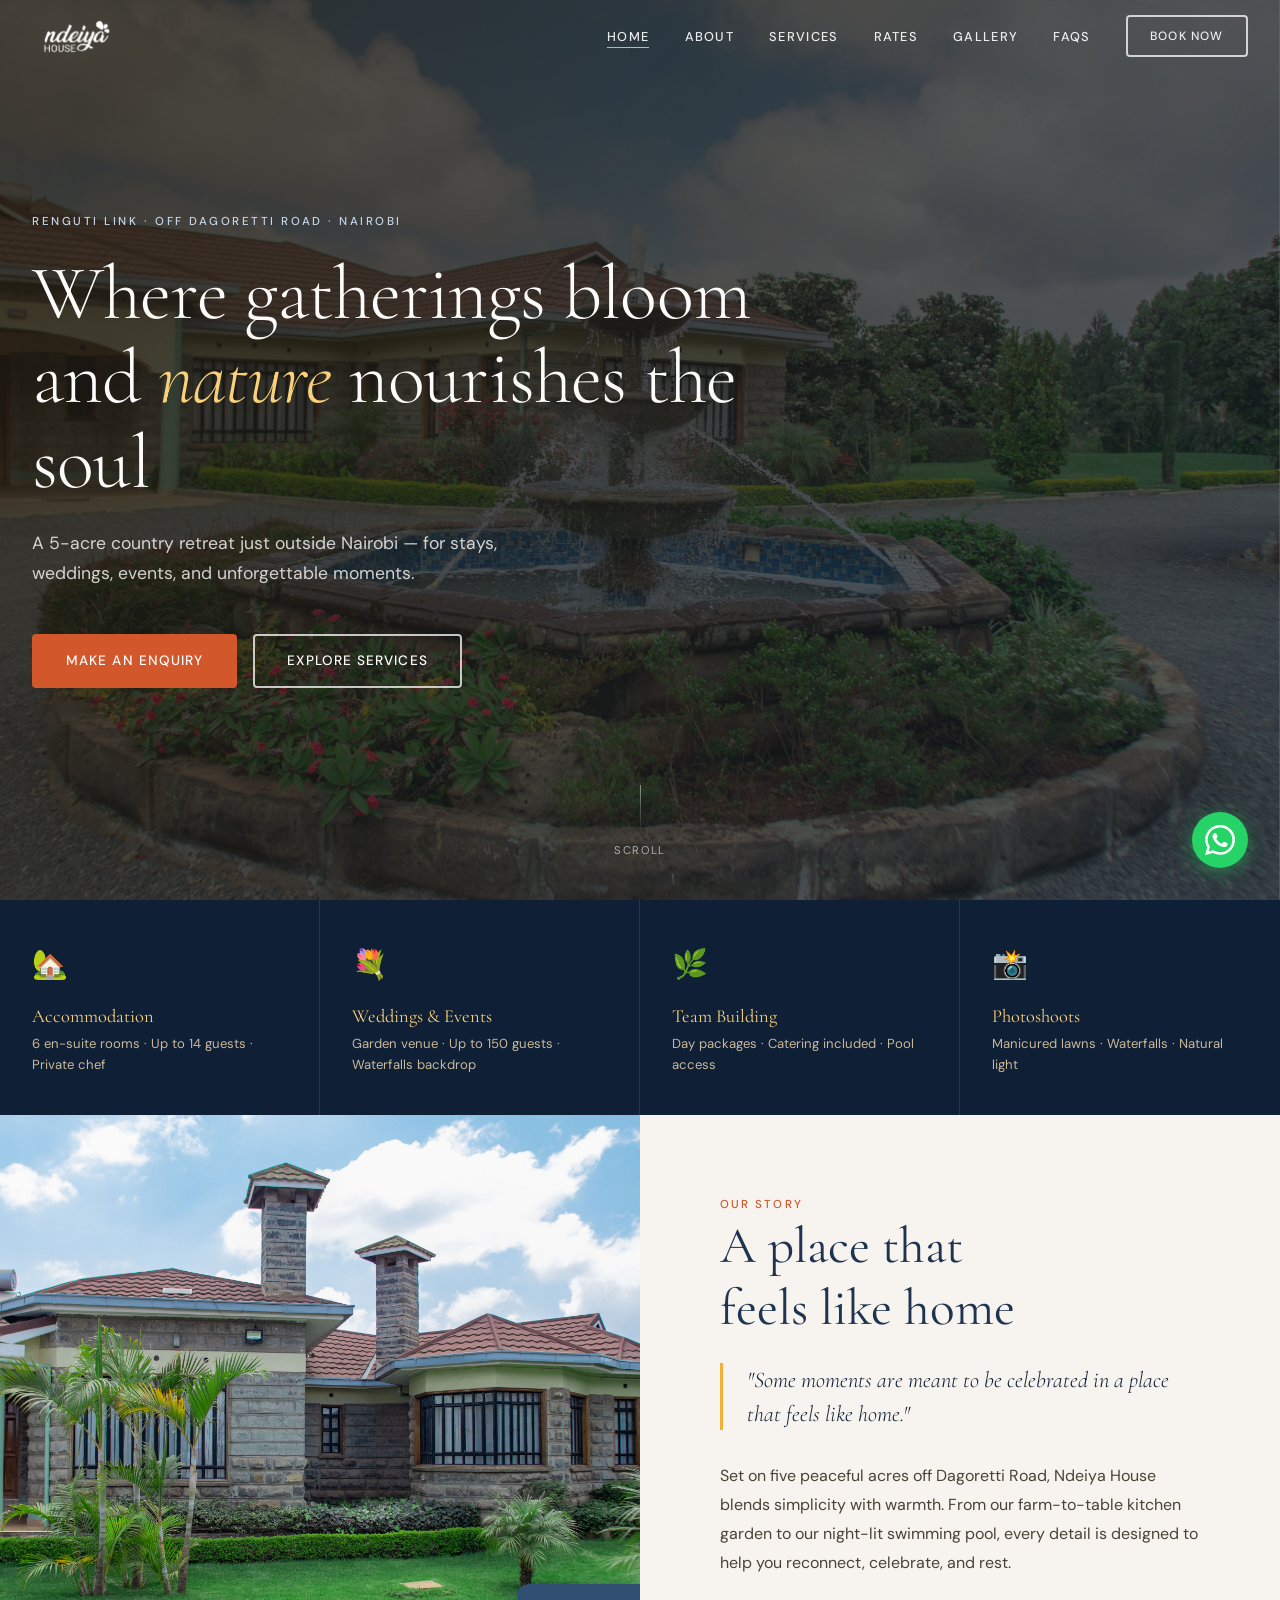
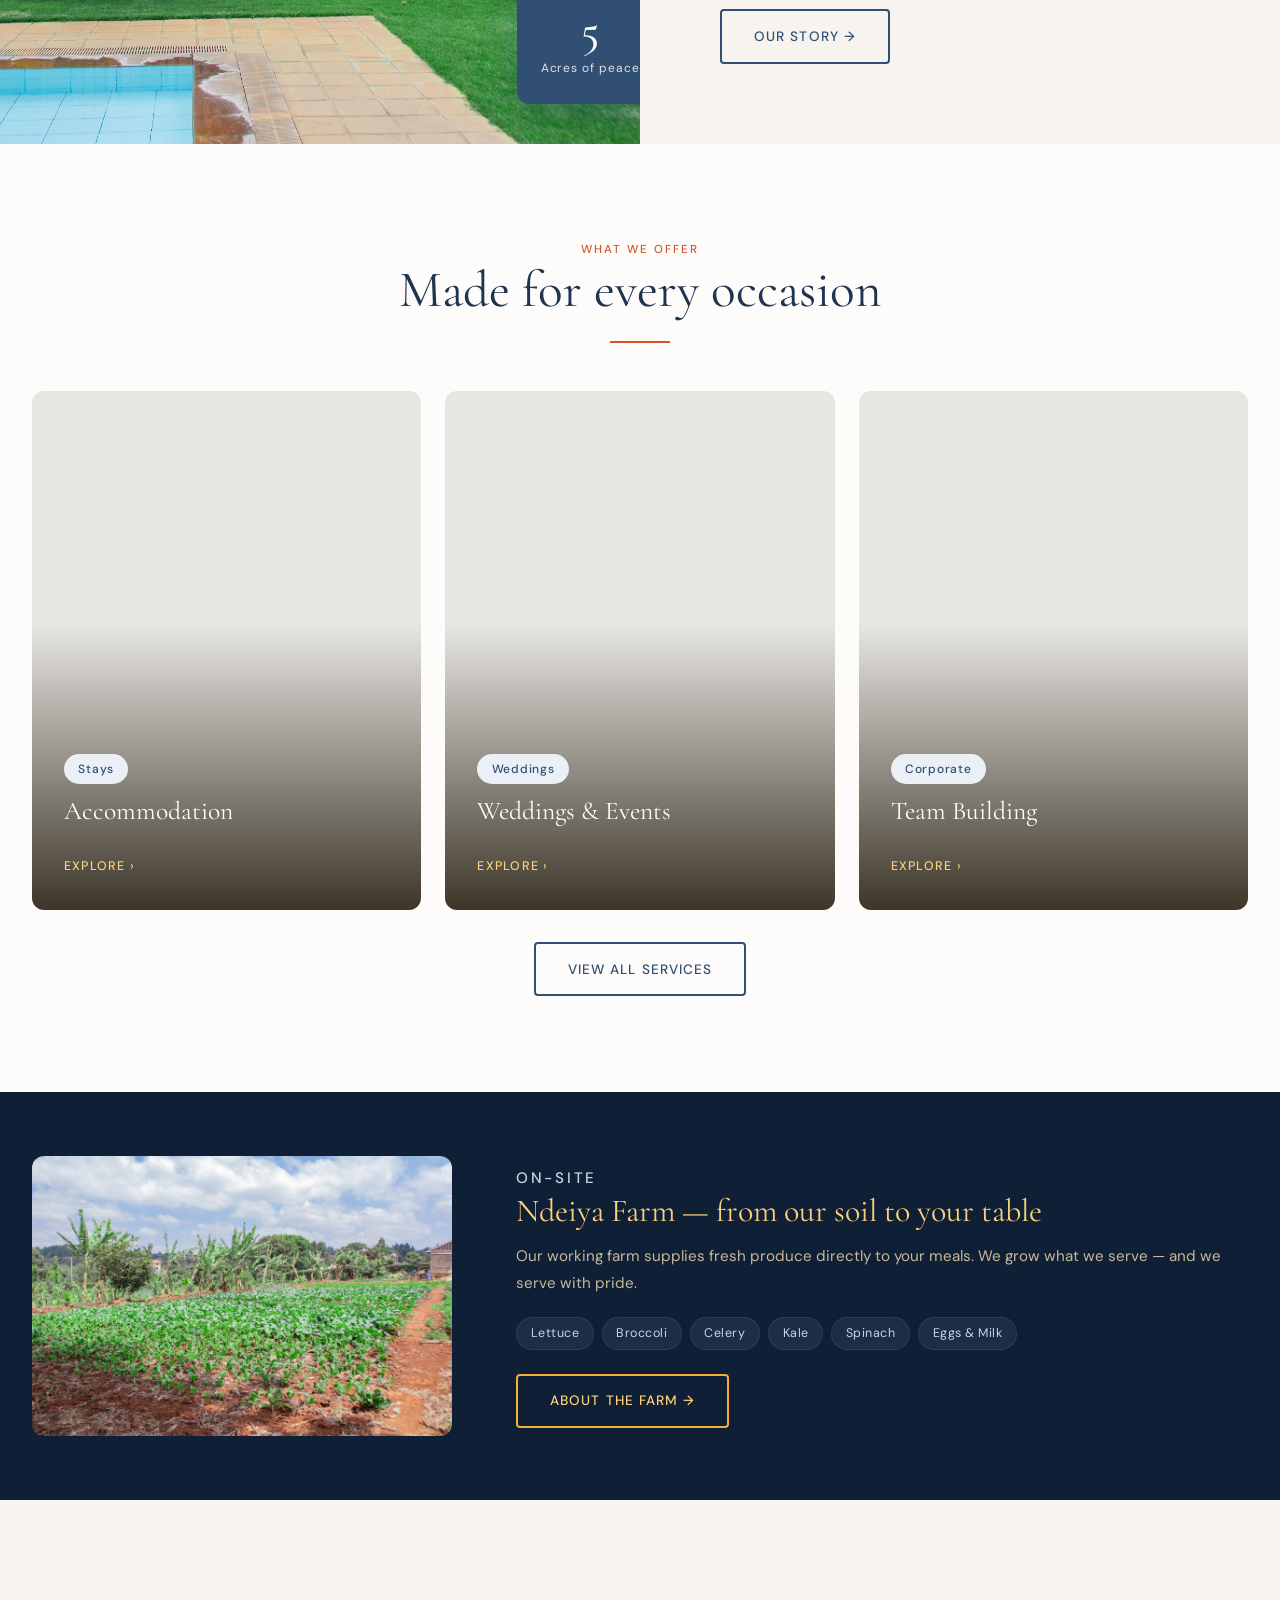
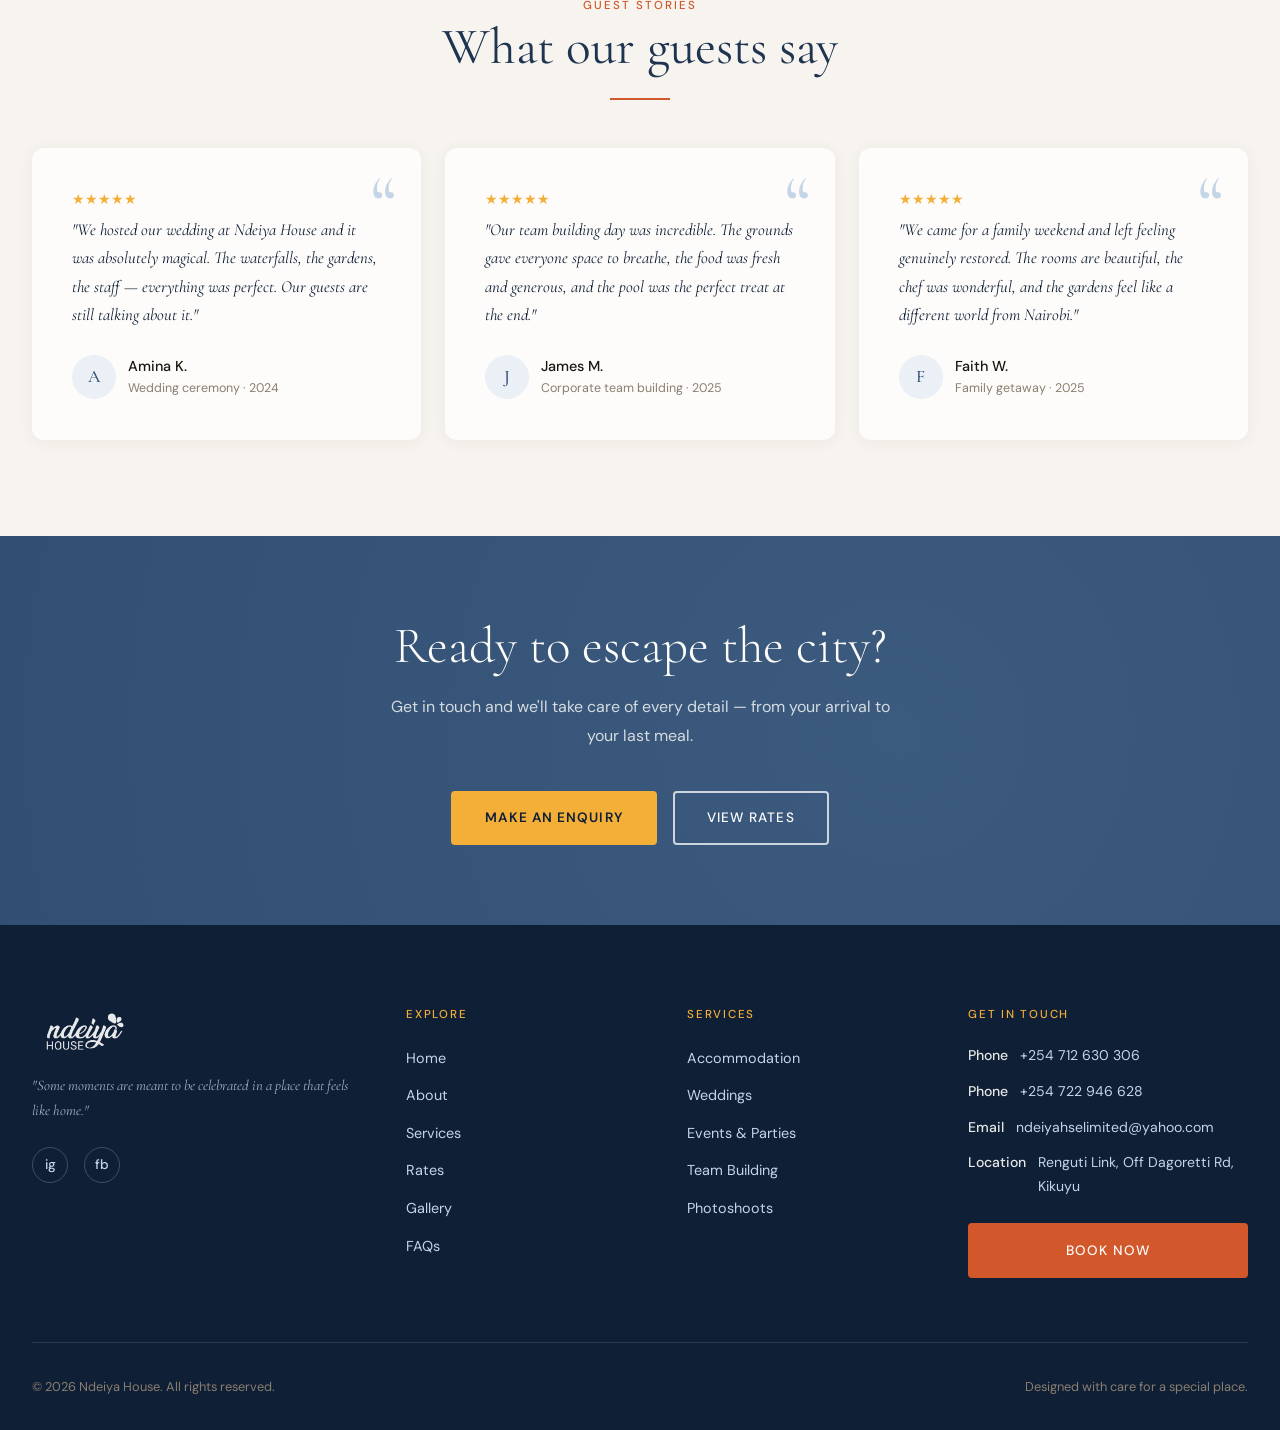
==== index.html @ 33b89e9d "updates" ====
<!DOCTYPE html>
<html lang="en">
<head>
<meta charset="UTF-8" />
<meta name="viewport" content="width=device-width, initial-scale=1.0" />
<title>Ndeiya House | Nairobi Country Retreat & Event Venue</title>
<meta name="description" content="Escape the city at Ndeiya House — a 5-acre country retreat near Nairobi offering accommodation, weddings, events, team building, and photoshoots. Book your getaway today." />
<link rel="stylesheet" href="style.css" />
<style>
/* ---- Hero ---- */
.hero {
  height: 100vh;
  min-height: 600px;
  position: relative;
  display: flex;
  align-items: center;
  overflow: hidden;
}
.hero-bg {
  position: absolute;
  inset: 0;
  background: url('/hero-bg.JPG') center/cover no-repeat;
  filter: brightness(0.52);
  will-change: transform;
}
.hero-overlay {
  position: absolute;
  inset: 0;
  background: linear-gradient(135deg, rgba(44,36,22,0.65) 0%, rgba(49,79,115,0.25) 100%);
}
.hero-content {
  position: relative;
  z-index: 2;
  max-width: var(--max-w);
  margin: 0 auto;
  padding: 0 2rem;
  width: 100%;
}
.hero-eyebrow {
  font-family: var(--font-body);
  font-size: 0.72rem;
  font-weight: 500;
  letter-spacing: 0.22em;
  text-transform: uppercase;
  color: var(--navy-light);
  margin-bottom: 1.2rem;
  opacity: 0;
  animation: fadeUp 0.8s ease 0.3s forwards;
}
.hero h1 {
  color: var(--white);
  max-width: 780px;
  font-weight: 300;
  line-height: 1.1;
  opacity: 0;
  animation: fadeUp 0.8s ease 0.55s forwards;
}
.hero h1 em { font-style: italic; color: var(--gold-light); }
.hero-sub {
  margin: 1.5rem 0 2.8rem;
  font-size: 1.1rem;
  color: rgba(253,252,250,0.8);
  max-width: 520px;
  line-height: 1.7;
  opacity: 0;
  animation: fadeUp 0.8s ease 0.75s forwards;
}
.hero-ctas {
  display: flex;
  gap: 1rem;
  flex-wrap: wrap;
  opacity: 0;
  animation: fadeUp 0.8s ease 0.95s forwards;
}
.hero-scroll {
  position: absolute;
  bottom: 2.5rem;
  left: 50%;
  transform: translateX(-50%);
  display: flex;
  flex-direction: column;
  align-items: center;
  gap: 0.5rem;
  color: rgba(255,255,255,0.6);
  font-size: 0.7rem;
  letter-spacing: 0.15em;
  text-transform: uppercase;
  z-index: 2;
  animation: bounce 2s ease infinite 2s;
}
.hero-scroll-line {
  width: 1px;
  height: 48px;
  background: linear-gradient(to bottom, rgba(255,255,255,0.5), transparent);
}
@keyframes fadeUp {
  from { opacity: 0; transform: translateY(28px); }
  to   { opacity: 1; transform: translateY(0); }
}
@keyframes bounce {
  0%,100% { transform: translateX(-50%) translateY(0); }
  50%      { transform: translateX(-50%) translateY(8px); }
}

/* ---- Highlights strip ---- */
.highlights {
  background: var(--navy-deeper);
  padding: 0;
}
.highlights-grid {
  display: grid;
  grid-template-columns: repeat(4, 1fr);
}
.highlight-item {
  padding: 2.5rem 2rem;
  border-right: 1px solid rgba(201,185,154,0.15);
  transition: var(--transition);
  cursor: default;
}
.highlight-item:last-child { border-right: none; }
.highlight-item:hover { background: rgba(74,107,143,0.12); }
.highlight-icon {
  font-size: 1.8rem;
  margin-bottom: 1rem;
}
.highlight-item h4 {
  font-family: var(--font-display);
  font-size: 1.15rem;
  font-weight: 400;
  color: var(--gold-light);
  margin-bottom: 0.4rem;
}
.highlight-item p {
  font-size: 0.82rem;
  color: var(--sand);
  line-height: 1.6;
}

/* ---- About snippet ---- */
.about-split {
  display: grid;
  grid-template-columns: 1fr 1fr;
  gap: 0;
  min-height: 600px;
}
.about-img-wrap {
  position: relative;
  overflow: hidden;
}
.about-img-wrap img {
  width: 100%;
  height: 100%;
  object-fit: cover;
  transition: transform 8s ease;
}
.about-img-wrap:hover img { transform: scale(1.05); }
.about-img-badge {
  position: absolute;
  bottom: 2.5rem;
  right: -1.5rem;
  background: var(--navy);
  color: var(--white);
  padding: 1.5rem;
  border-radius: var(--radius-lg);
  text-align: center;
  box-shadow: 0 8px 32px rgba(49,79,115,0.35);
  min-width: 140px;
}
.about-img-badge .num {
  font-family: var(--font-display);
  font-size: 2.8rem;
  font-weight: 500;
  line-height: 1;
  display: block;
}
.about-img-badge .label { font-size: 0.75rem; letter-spacing: 0.08em; opacity: 0.85; }
.about-text {
  padding: 5rem;
  display: flex;
  flex-direction: column;
  justify-content: center;
  background: var(--cream);
}
.about-text blockquote {
  font-family: var(--font-display);
  font-size: 1.4rem;
  font-weight: 300;
  font-style: italic;
  color: var(--navy-deeper);
  line-height: 1.5;
  border-left: 3px solid var(--gold);
  padding-left: 1.5rem;
  margin: 1.5rem 0 2rem;
}

/* ---- Services preview ---- */
.services-grid {
  display: grid;
  grid-template-columns: repeat(3, 1fr);
  gap: 1.5rem;
}
.service-card {
  border-radius: var(--radius-lg);
  overflow: hidden;
  position: relative;
  aspect-ratio: 3/4;
  cursor: pointer;
  text-decoration: none;
}
.service-card-img {
  position: absolute;
  inset: 0;
  background-size: cover;
  background-position: center;
  transition: transform 0.7s ease;
}
.service-card:hover .service-card-img { transform: scale(1.08); }
.service-card-overlay {
  position: absolute;
  inset: 0;
  background: linear-gradient(to top, rgba(44,36,22,0.92) 0%, rgba(44,36,22,0.1) 55%);
  transition: var(--transition);
}
.service-card:hover .service-card-overlay { background: linear-gradient(to top, rgba(49,79,115,0.9) 0%, rgba(44,36,22,0.15) 55%); }
.service-card-content {
  position: absolute;
  bottom: 0; left: 0; right: 0;
  padding: 2rem;
}
.service-card-content .pill { margin-bottom: 0.75rem; }
.service-card-content h3 {
  color: var(--white);
  font-size: 1.6rem;
  font-weight: 400;
  margin-bottom: 0.5rem;
}
.service-card-content p {
  color: rgba(253,252,250,0.75);
  font-size: 0.85rem;
  margin-bottom: 1rem;
  max-height: 0;
  overflow: hidden;
  transition: max-height 0.4s ease, opacity 0.4s ease;
  opacity: 0;
}
.service-card:hover .service-card-content p { max-height: 120px; opacity: 1; }
.service-card-content .arrow {
  display: inline-flex;
  align-items: center;
  gap: 0.4rem;
  font-size: 0.78rem;
  font-weight: 500;
  letter-spacing: 0.1em;
  text-transform: uppercase;
  color: var(--gold-light);
  transition: var(--transition);
}
.service-card:hover .service-card-content .arrow { gap: 0.7rem; }

/* ---- Testimonials ---- */
.testimonials { background: var(--cream); }
.testimonials-slider {
  display: grid;
  grid-template-columns: repeat(3, 1fr);
  gap: 1.5rem;
}
.testimonial-card {
  background: var(--white);
  border-radius: var(--radius-lg);
  padding: 2.5rem;
  box-shadow: 0 2px 16px rgba(44,36,22,0.06);
  position: relative;
}
.testimonial-card::before {
  content: '\201C';
  font-family: var(--font-display);
  font-size: 5rem;
  color: var(--navy-light);
  position: absolute;
  top: 1rem;
  right: 1.5rem;
  line-height: 1;
}
.testimonial-card p {
  font-family: var(--font-display);
  font-size: 1.05rem;
  font-style: italic;
  color: var(--navy-deeper);
  line-height: 1.7;
  margin-bottom: 1.5rem;
}
.testimonial-author { display: flex; align-items: center; gap: 0.75rem; }
.testimonial-avatar {
  width: 44px; height: 44px;
  border-radius: 50%;
  background: var(--navy-pale);
  display: flex;
  align-items: center;
  justify-content: center;
  font-family: var(--font-display);
  font-size: 1.1rem;
  color: var(--navy);
  font-weight: 500;
  flex-shrink: 0;
}
.testimonial-name { font-size: 0.9rem; font-weight: 500; color: var(--text); }
.testimonial-type { font-size: 0.78rem; color: var(--text-light); }
.stars { color: var(--gold); font-size: 0.85rem; margin-bottom: 0.3rem; }

/* ---- CTA Banner ---- */
.cta-banner {
  background: var(--navy);
  padding: 5rem 0;
  text-align: center;
  position: relative;
  overflow: hidden;
}
.cta-banner::before {
  content: '';
  position: absolute;
  inset: -50%;
  background: radial-gradient(circle at 60% 50%, rgba(74,107,143,0.4) 0%, transparent 60%);
}
.cta-banner h2 { color: var(--white); position: relative; z-index: 1; font-weight: 300; }
.cta-banner p { color: rgba(253,252,250,0.8); max-width: 520px; margin: 1rem auto 2.5rem; position: relative; z-index: 1; }
.cta-banner .flex { position: relative; z-index: 1; justify-content: center; gap: 1rem; flex-wrap: wrap; }

/* ---- Farm strip ---- */
.farm-strip {
  background: var(--navy-deeper);
  padding: 4rem 0;
}
.farm-strip-inner {
  display: flex;
  align-items: center;
  gap: 4rem;
}
.farm-strip-text { flex: 1; }
.farm-strip-text h3 { color: var(--gold-light); font-weight: 400; margin-bottom: 0.75rem; }
.farm-strip-text p { color: var(--sand); font-size: 0.95rem; }
.farm-tags { display: flex; flex-wrap: wrap; gap: 0.5rem; margin-top: 1.2rem; }
.farm-tag {
  background: rgba(74,107,143,0.2);
  color: var(--navy-light);
  border: 1px solid rgba(74,107,143,0.3);
  padding: 0.3rem 0.85rem;
  border-radius: 100px;
  font-size: 0.78rem;
  letter-spacing: 0.04em;
}
.farm-img { width: 420px; height: 280px; border-radius: var(--radius-lg); overflow: hidden; flex-shrink: 0; }
.farm-img img { width: 100%; height: 100%; object-fit: cover; }

/* ---- Instagram strip placeholder ---- */
.insta-strip { background: var(--cream); padding: 4rem 0; }
.insta-grid {
  display: grid;
  grid-template-columns: repeat(6, 1fr);
  gap: 0.5rem;
  margin-top: 2rem;
}
.insta-item {
  aspect-ratio: 1;
  overflow: hidden;
  border-radius: var(--radius);
  background: var(--cream-dark);
  position: relative;
}
.insta-item img { width: 100%; height: 100%; object-fit: cover; transition: transform 0.5s ease; }
.insta-item:hover img { transform: scale(1.1); }
.insta-overlay {
  position: absolute;
  inset: 0;
  background: rgba(49,79,115,0.7);
  display: flex;
  align-items: center;
  justify-content: center;
  opacity: 0;
  transition: var(--transition);
  color: var(--white);
  font-size: 1.3rem;
}
.insta-item:hover .insta-overlay { opacity: 1; }

/* Responsive adjustments */
@media (max-width: 1024px) {
  .highlights-grid { grid-template-columns: repeat(2, 1fr); }
  .highlight-item:nth-child(2) { border-right: none; }
  .about-split { grid-template-columns: 1fr; }
  .about-img-wrap { height: 380px; }
  .about-text { padding: 3rem 2rem; }
  .about-img-badge { right: 2rem; }
  .services-grid { grid-template-columns: repeat(2, 1fr); }
  .testimonials-slider { grid-template-columns: 1fr; }
  .insta-grid { grid-template-columns: repeat(3, 1fr); }
  .farm-strip-inner { flex-direction: column; gap: 2rem; }
  .farm-img { width: 100%; }
}
@media (max-width: 768px) {
  .highlights-grid { grid-template-columns: repeat(2, 1fr); }
  .services-grid { grid-template-columns: 1fr; }
  .service-card { aspect-ratio: 4/3; }
}
</style>
</head>
<body>

<!-- NAV -->
<nav class="nav" id="nav">
  <div class="nav-inner">
    <a href="index.html" class="nav-logo"><img src="logo.png" alt="Ndeiya House" /></a>
    <ul class="nav-links">
      <li><a href="index.html">Home</a></li>
      <li><a href="about.html">About</a></li>
      <li><a href="services.html">Services</a></li>
      <li><a href="rates.html">Rates</a></li>
      <li><a href="gallery.html">Gallery</a></li>
      <li><a href="faqs.html">FAQs</a></li>
      <li><a href="contact.html" class="btn btn-outline">Book Now</a></li>
    </ul>
    <button class="nav-toggle" aria-label="Menu"><span></span><span></span><span></span></button>
  </div>
</nav>
<div class="nav-mobile">
  <a href="index.html">Home</a>
  <a href="about.html">About</a>
  <a href="services.html">Services</a>
  <a href="rates.html">Rates</a>
  <a href="gallery.html">Gallery</a>
  <a href="faqs.html">FAQs</a>
  <a href="contact.html" class="btn btn-primary">Book Now</a>
</div>

<!-- HERO -->
<section class="hero">
  <div class="hero-bg"></div>
  <div class="hero-overlay"></div>
  <div class="hero-content">
    <p class="hero-eyebrow">Renguti Link · Off Dagoretti Road · Nairobi</p>
    <h1>Where gatherings bloom<br>and <em>nature</em> nourishes the soul</h1>
    <p class="hero-sub">A 5-acre country retreat just outside Nairobi — for stays, weddings, events, and unforgettable moments.</p>
    <div class="hero-ctas">
      <a href="contact.html" class="btn btn-primary">Make an Enquiry</a>
      <a href="services.html" class="btn btn-outline">Explore Services</a>
    </div>
  </div>
  <div class="hero-scroll">
    <div class="hero-scroll-line"></div>
    <span>Scroll</span>
  </div>
</section>

<!-- HIGHLIGHTS STRIP -->
<section class="highlights">
  <div class="highlights-grid container" style="max-width:100%;padding:0;">
    <div class="highlight-item reveal">
      <div class="highlight-icon">🏡</div>
      <h4>Accommodation</h4>
      <p>6 en-suite rooms · Up to 14 guests · Private chef</p>
    </div>
    <div class="highlight-item reveal reveal-delay-1">
      <div class="highlight-icon">💐</div>
      <h4>Weddings & Events</h4>
      <p>Garden venue · Up to 150 guests · Waterfalls backdrop</p>
    </div>
    <div class="highlight-item reveal reveal-delay-2">
      <div class="highlight-icon">🌿</div>
      <h4>Team Building</h4>
      <p>Day packages · Catering included · Pool access</p>
    </div>
    <div class="highlight-item reveal reveal-delay-3">
      <div class="highlight-icon">📸</div>
      <h4>Photoshoots</h4>
      <p>Manicured lawns · Waterfalls · Natural light</p>
    </div>
  </div>
</section>

<!-- ABOUT SNIPPET -->
<section style="padding:0;">
  <div class="about-split">
    <div class="about-img-wrap">
      <img src="/gallery-13.JPG" alt="Ndeiya House exterior" loading="lazy" />
      <div class="about-img-badge">
        <span class="num">5</span>
        <span class="label">Acres of peace</span>
      </div>
    </div>
    <div class="about-text">
      <p class="eyebrow reveal">Our story</p>
      <h2 class="reveal reveal-delay-1">A place that<br>feels like home</h2>
      <blockquote class="reveal reveal-delay-2">"Some moments are meant to be celebrated in a place that feels like home."</blockquote>
      <p class="reveal reveal-delay-2">Set on five peaceful acres off Dagoretti Road, Ndeiya House blends simplicity with warmth. From our farm-to-table kitchen garden to our night-lit swimming pool, every detail is designed to help you reconnect, celebrate, and rest.</p>
      <div class="mt-4 reveal reveal-delay-3">
        <a href="about.html" class="btn btn-outline-dark">Our story →</a>
      </div>
    </div>
  </div>
</section>

<!-- SERVICES PREVIEW -->
<section class="section">
  <div class="container">
    <div class="text-center mb-5">
      <p class="eyebrow reveal">What we offer</p>
      <h2 class="reveal reveal-delay-1">Made for every occasion</h2>
      <div class="divider divider--center reveal reveal-delay-2"></div>
    </div>
    <div class="services-grid">
      <a href="services.html#accommodation" class="service-card reveal">
        <div class="service-card-img" style="background-image:url('https://images.unsplash.com/photo-1566073771259-6a8506099945?w=700&q=80')"></div>
        <div class="service-card-overlay"></div>
        <div class="service-card-content">
          <span class="pill">Stays</span>
          <h3>Accommodation</h3>
          <p>Six en-suite rooms sleeping up to 14 guests, with a private chef, pool, and lush gardens.</p>
          <span class="arrow">Explore ›</span>
        </div>
      </a>
      <a href="services.html#weddings" class="service-card reveal reveal-delay-1">
        <div class="service-card-img" style="background-image:url('https://images.unsplash.com/photo-1519741497674-611481863552?w=700&q=80')"></div>
        <div class="service-card-overlay"></div>
        <div class="service-card-content">
          <span class="pill">Weddings</span>
          <h3>Weddings & Events</h3>
          <p>Garden ceremony and reception venue for up to 150 guests. Man-made waterfalls included.</p>
          <span class="arrow">Explore ›</span>
        </div>
      </a>
      <a href="services.html#team" class="service-card reveal reveal-delay-2">
        <div class="service-card-img" style="background-image:url('https://images.unsplash.com/photo-1529156069898-49953e39b3ac?w=700&q=80')"></div>
        <div class="service-card-overlay"></div>
        <div class="service-card-content">
          <span class="pill">Corporate</span>
          <h3>Team Building</h3>
          <p>Day packages with full catering, pool access, and distraction-free open grounds.</p>
          <span class="arrow">Explore ›</span>
        </div>
      </a>
    </div>
    <div class="text-center mt-4">
      <a href="services.html" class="btn btn-outline-dark reveal">View all services</a>
    </div>
  </div>
</section>

<!-- FARM STRIP -->
<div class="farm-strip">
  <div class="container">
    <div class="farm-strip-inner">
      <div class="farm-img">
        <img src="/farm.JPG" alt="Ndeiya Farm" loading="lazy" />
      </div>
      <div class="farm-strip-text reveal">
        <p class="eyebrow" style="color:var(--navy-light)">On-site</p>
        <h3>Ndeiya Farm — from our soil to your table</h3>
        <p>Our working farm supplies fresh produce directly to your meals. We grow what we serve — and we serve with pride.</p>
        <div class="farm-tags">
          <span class="farm-tag">Lettuce</span><span class="farm-tag">Broccoli</span><span class="farm-tag">Celery</span>
          <span class="farm-tag">Kale</span><span class="farm-tag">Spinach</span><span class="farm-tag">Eggs &amp; Milk</span>
        </div>
        <div class="mt-3"><a href="about.html#farm" class="btn btn-outline" style="color:var(--gold-light);border-color:var(--gold);">About the farm →</a></div>
      </div>
    </div>
  </div>
</div>

<!-- TESTIMONIALS -->
<section class="testimonials section">
  <div class="container">
    <div class="text-center mb-5">
      <p class="eyebrow reveal">Guest stories</p>
      <h2 class="reveal reveal-delay-1">What our guests say</h2>
      <div class="divider divider--center reveal reveal-delay-2"></div>
    </div>
    <div class="testimonials-slider">
      <div class="testimonial-card reveal">
        <div class="stars">★★★★★</div>
        <p>"We hosted our wedding at Ndeiya House and it was absolutely magical. The waterfalls, the gardens, the staff — everything was perfect. Our guests are still talking about it."</p>
        <div class="testimonial-author">
          <div class="testimonial-avatar">A</div>
          <div>
            <div class="testimonial-name">Amina K.</div>
            <div class="testimonial-type">Wedding ceremony · 2024</div>
          </div>
        </div>
      </div>
      <div class="testimonial-card reveal reveal-delay-1">
        <div class="stars">★★★★★</div>
        <p>"Our team building day was incredible. The grounds gave everyone space to breathe, the food was fresh and generous, and the pool was the perfect treat at the end."</p>
        <div class="testimonial-author">
          <div class="testimonial-avatar">J</div>
          <div>
            <div class="testimonial-name">James M.</div>
            <div class="testimonial-type">Corporate team building · 2025</div>
          </div>
        </div>
      </div>
      <div class="testimonial-card reveal reveal-delay-2">
        <div class="stars">★★★★★</div>
        <p>"We came for a family weekend and left feeling genuinely restored. The rooms are beautiful, the chef was wonderful, and the gardens feel like a different world from Nairobi."</p>
        <div class="testimonial-author">
          <div class="testimonial-avatar">F</div>
          <div>
            <div class="testimonial-name">Faith W.</div>
            <div class="testimonial-type">Family getaway · 2025</div>
          </div>
        </div>
      </div>
    </div>
  </div>
</section>


<!-- CTA BANNER -->
<section class="cta-banner">
  <div class="container">
    <h2>Ready to escape the city?</h2>
    <p>Get in touch and we'll take care of every detail — from your arrival to your last meal.</p>
    <div class="flex">
      <a href="contact.html" class="btn btn-gold">Make an Enquiry</a>
      <a href="rates.html" class="btn btn-outline">View Rates</a>
    </div>
  </div>
</section>

<!-- FOOTER -->
<footer class="footer">
  <div class="container">
    <div class="footer-grid">
      <div>
        <div class="footer-logo"><img src="logo.png" alt="Ndeiya House" /></div>
        <p class="footer-tagline">"Some moments are meant to be celebrated in a place that feels like home."</p>
        <div class="social-links">
          <a href="https://instagram.com/ndeiyahouse" target="_blank" aria-label="Instagram">ig</a>
          <a href="https://facebook.com/ndeiyahouse" target="_blank" aria-label="Facebook">fb</a>
        </div>
      </div>
      <div>
        <h5>Explore</h5>
        <ul class="footer-links">
          <li><a href="index.html">Home</a></li>
          <li><a href="about.html">About</a></li>
          <li><a href="services.html">Services</a></li>
          <li><a href="rates.html">Rates</a></li>
          <li><a href="gallery.html">Gallery</a></li>
          <li><a href="faqs.html">FAQs</a></li>
        </ul>
      </div>
      <div>
        <h5>Services</h5>
        <ul class="footer-links">
          <li><a href="services.html#accommodation">Accommodation</a></li>
          <li><a href="services.html#weddings">Weddings</a></li>
          <li><a href="services.html#events">Events & Parties</a></li>
          <li><a href="services.html#team">Team Building</a></li>
          <li><a href="services.html#photoshoots">Photoshoots</a></li>
        </ul>
      </div>
      <div>
        <h5>Get in touch</h5>
        <div class="footer-contact">
          <div class="footer-contact-item"><strong>Phone</strong> +254 712 630 306</div>
          <div class="footer-contact-item"><strong>Phone</strong> +254 722 946 628</div>
          <div class="footer-contact-item"><strong>Email</strong> ndeiyahselimited@yahoo.com</div>
          <div class="footer-contact-item"><strong>Location</strong> Renguti Link, Off Dagoretti Rd, Kikuyu</div>
        </div>
        <div class="mt-3">
          <a href="contact.html" class="btn btn-primary" style="width:100%;justify-content:center;">Book Now</a>
        </div>
      </div>
    </div>
    <div class="footer-bottom">
      <p>© 2026 Ndeiya House. All rights reserved.</p>
      <p>Designed with care for a special place.</p>
    </div>
  </div>
</footer>

<!-- WhatsApp float -->
<a href="https://wa.me/254712630306?text=Hi%2C%20I'd%20like%20to%20enquire%20about%20Ndeiya%20House." class="wa-float" target="_blank" aria-label="WhatsApp">
  <svg viewBox="0 0 24 24" xmlns="http://www.w3.org/2000/svg"><path d="M17.472 14.382c-.297-.149-1.758-.867-2.03-.967-.273-.099-.471-.148-.67.15-.197.297-.767.966-.94 1.164-.173.199-.347.223-.644.075-.297-.15-1.255-.463-2.39-1.475-.883-.788-1.48-1.761-1.653-2.059-.173-.297-.018-.458.13-.606.134-.133.298-.347.446-.52.149-.174.198-.298.298-.497.099-.198.05-.371-.025-.52-.075-.149-.669-1.612-.916-2.207-.242-.579-.487-.5-.669-.51-.173-.008-.371-.01-.57-.01-.198 0-.52.074-.792.372-.272.297-1.04 1.016-1.04 2.479 0 1.462 1.065 2.875 1.213 3.074.149.198 2.096 3.2 5.077 4.487.709.306 1.262.489 1.694.625.712.227 1.36.195 1.871.118.571-.085 1.758-.719 2.006-1.413.248-.694.248-1.289.173-1.413-.074-.124-.272-.198-.57-.347m-5.421 7.403h-.004a9.87 9.87 0 01-5.031-1.378l-.361-.214-3.741.982.998-3.648-.235-.374a9.86 9.86 0 01-1.51-5.26c.001-5.45 4.436-9.884 9.888-9.884 2.64 0 5.122 1.03 6.988 2.898a9.825 9.825 0 012.893 6.994c-.003 5.45-4.437 9.884-9.885 9.884m8.413-18.297A11.815 11.815 0 0012.05 0C5.495 0 .16 5.335.157 11.892c0 2.096.547 4.142 1.588 5.945L.057 24l6.305-1.654a11.882 11.882 0 005.683 1.448h.005c6.554 0 11.89-5.335 11.893-11.893a11.821 11.821 0 00-3.48-8.413Z"/></svg>
</a>

<script src="script.js"></script>
</body>
</html>
---- style.css ----
/* ============================================================
   NDEIYA HOUSE — Global Stylesheet
   Brand colours from logo:
     Navy blue  #314F73  (dominant)
     Orange     #D2572B  (accent — HOUSE wordmark)
     Gold       #F3AF38  (highlight — logo droplets)
   ============================================================ */

@import url('https://fonts.googleapis.com/css2?family=Cormorant+Garamond:ital,wght@0,300;0,400;0,500;0,600;1,300;1,400&family=DM+Sans:wght@300;400;500&display=swap');

:root {
  --navy:        #314F73;
  --navy-dark:   #1E3450;
  --navy-deeper: #0F1F35;
  --navy-mid:    #4A6B8F;
  --navy-light:  #C5D5E8;
  --navy-pale:   #EBF0F6;
  --orange:      #D2572B;
  --orange-dark: #A83F1A;
  --orange-light:#F0906A;
  --orange-pale: #FAE8E0;
  --gold:        #F3AF38;
  --gold-dark:   #C88A1A;
  --gold-light:  #FAD07A;
  --gold-pale:   #FEF4DC;
  --cream:       #F7F4EF;
  --cream-dark:  #EAE5DC;
  --sand:        #C9B99A;
  --bark:        #2A2018;
  --white:       #FDFCFA;
  --text:        #1A1610;
  --text-mid:    #4A4236;
  --text-light:  #8A7E70;
  --font-display:'Cormorant Garamond', Georgia, serif;
  --font-body:   'DM Sans', sans-serif;
  --max-w:       1280px;
  --nav-h:       72px;
  --radius:      4px;
  --radius-lg:   12px;
  --transition:  0.35s cubic-bezier(0.4,0,0.2,1);
}

*,*::before,*::after{box-sizing:border-box;margin:0;padding:0}
html{scroll-behavior:smooth;font-size:16px}
body{font-family:var(--font-body);background:var(--white);color:var(--text);line-height:1.7;-webkit-font-smoothing:antialiased}
img{display:block;max-width:100%;height:auto}
a{color:inherit;text-decoration:none}
button{cursor:pointer;font-family:var(--font-body);border:none;background:none}
ul{list-style:none}

h1,h2,h3,h4{font-family:var(--font-display);font-weight:400;line-height:1.2;color:var(--navy-dark)}
h1{font-size:clamp(2.8rem,6vw,5rem);letter-spacing:-0.01em}
h2{font-size:clamp(2rem,4vw,3.2rem)}
h3{font-size:clamp(1.4rem,2.5vw,2rem)}
h4{font-size:1.2rem}
p{font-size:1rem;color:var(--text-mid);line-height:1.8}
.eyebrow{font-family:var(--font-body);font-size:0.72rem;font-weight:500;letter-spacing:0.18em;text-transform:uppercase;color:var(--orange)}

.container{max-width:var(--max-w);margin:0 auto;padding:0 2rem}
.section{padding:6rem 0}
.section--alt{background:var(--cream)}
.section--dark{background:var(--navy-deeper);color:var(--cream)}
.section--dark h2,.section--dark h3,.section--dark h4{color:var(--gold-light)}
.section--dark p{color:var(--navy-light)}

.btn{display:inline-flex;align-items:center;gap:0.5rem;padding:0.85rem 2rem;font-family:var(--font-body);font-size:0.85rem;font-weight:500;letter-spacing:0.08em;text-transform:uppercase;border-radius:var(--radius);transition:var(--transition);cursor:pointer}
.btn-primary{background:var(--orange);color:var(--white);border:2px solid var(--orange)}
.btn-primary:hover{background:var(--orange-dark);border-color:var(--orange-dark);transform:translateY(-2px);box-shadow:0 8px 24px rgba(210,87,43,0.35)}
.btn-outline{background:transparent;color:var(--white);border:2px solid rgba(255,255,255,0.75)}
.btn-outline:hover{background:var(--white);color:var(--navy);border-color:var(--white);transform:translateY(-2px)}
.btn-outline-dark{background:transparent;color:var(--navy);border:2px solid var(--navy)}
.btn-outline-dark:hover{background:var(--navy);color:var(--white);transform:translateY(-2px)}
.btn-gold{background:var(--gold);color:var(--navy-deeper);border:2px solid var(--gold);font-weight:600}
.btn-gold:hover{background:var(--gold-dark);border-color:var(--gold-dark);color:var(--white);transform:translateY(-2px)}
.btn-navy{background:var(--navy);color:var(--white);border:2px solid var(--navy)}
.btn-navy:hover{background:var(--navy-dark);border-color:var(--navy-dark);transform:translateY(-2px);box-shadow:0 8px 24px rgba(49,79,115,0.35)}

.nav{position:fixed;top:0;left:0;right:0;z-index:100;height:var(--nav-h);display:flex;align-items:center;transition:var(--transition);padding:0 2rem}
.nav.scrolled{background:rgba(253,252,250,0.97);box-shadow:0 1px 0 var(--cream-dark);backdrop-filter:blur(12px)}
.nav-inner{max-width:var(--max-w);margin:0 auto;width:100%;display:flex;align-items:center;justify-content:space-between}
.nav-logo{display:flex;align-items:center;text-decoration:none}
.nav-logo img{height:44px;width:auto;filter:brightness(0) invert(1);transition:var(--transition)}
.nav.scrolled .nav-logo img{filter:none}
.nav-links{display:flex;align-items:center;gap:2.2rem}
.nav-links a{font-size:0.8rem;font-weight:500;letter-spacing:0.1em;text-transform:uppercase;color:rgba(255,255,255,0.9);transition:var(--transition);position:relative}
.nav-links a::after{content:'';position:absolute;bottom:-3px;left:0;right:0;height:1.5px;background:var(--gold);transform:scaleX(0);transition:var(--transition)}
.nav-links a:hover::after,.nav-links a.active::after{transform:scaleX(1)}
.nav.scrolled .nav-links a{color:var(--text-mid)}
.nav.scrolled .nav-links a:hover{color:var(--navy)}
.nav-links .btn{padding:0.55rem 1.4rem;font-size:0.75rem}
.nav.scrolled .btn-outline{color:var(--orange);border-color:var(--orange)}
.nav.scrolled .btn-outline:hover{background:var(--orange);color:var(--white)}

.nav-toggle{display:none;flex-direction:column;gap:5px;cursor:pointer;padding:4px}
.nav-toggle span{display:block;width:24px;height:2px;background:var(--white);transition:var(--transition)}
.nav.scrolled .nav-toggle span{background:var(--navy-dark)}
.nav-toggle.open span:nth-child(1){transform:translateY(7px) rotate(45deg)}
.nav-toggle.open span:nth-child(2){opacity:0}
.nav-toggle.open span:nth-child(3){transform:translateY(-7px) rotate(-45deg)}

.nav-mobile{display:none;position:fixed;top:var(--nav-h);left:0;right:0;background:var(--white);padding:2rem;box-shadow:0 20px 40px rgba(0,0,0,0.1);z-index:99;flex-direction:column;gap:0}
.nav-mobile.open{display:flex}
.nav-mobile a{display:block;padding:1rem 0;font-size:0.85rem;font-weight:500;letter-spacing:0.1em;text-transform:uppercase;color:var(--text-mid);border-bottom:1px solid var(--cream-dark);transition:var(--transition)}
.nav-mobile a:hover{color:var(--navy);padding-left:0.5rem}
.nav-mobile .btn{margin-top:1.5rem;width:100%;justify-content:center}

.page-hero{height:50vh;min-height:360px;display:flex;align-items:flex-end;position:relative;overflow:hidden;padding-bottom:4rem}
.page-hero-bg{position:absolute;inset:0;background-size:cover;background-position:center;filter:brightness(0.5);transition:transform 8s ease}
.page-hero:hover .page-hero-bg{transform:scale(1.04)}
.page-hero-overlay{position:absolute;inset:0;background:linear-gradient(to top,rgba(15,31,53,0.88) 0%,rgba(49,79,115,0.2) 60%,transparent 100%)}
.page-hero-content{position:relative;z-index:2;max-width:var(--max-w);margin:0 auto;padding:0 2rem;width:100%}
.page-hero-content .eyebrow{color:var(--gold-light);margin-bottom:0.75rem}
.page-hero-content h1{color:var(--white);font-size:clamp(2.4rem,5vw,3.6rem)}

.card{background:var(--white);border-radius:var(--radius-lg);overflow:hidden;box-shadow:0 2px 16px rgba(49,79,115,0.08);transition:var(--transition)}
.card:hover{transform:translateY(-6px);box-shadow:0 12px 40px rgba(49,79,115,0.15)}
.card-img{aspect-ratio:4/3;overflow:hidden;background:var(--cream-dark)}
.card-img img{width:100%;height:100%;object-fit:cover;transition:transform 0.6s ease}
.card:hover .card-img img{transform:scale(1.06)}
.card-body{padding:1.75rem}

.divider{width:60px;height:2px;background:var(--orange);margin:1.2rem 0 1.8rem}
.divider--center{margin-left:auto;margin-right:auto}

.pill{display:inline-block;padding:0.3rem 0.9rem;border-radius:100px;font-size:0.75rem;font-weight:500;letter-spacing:0.06em;background:var(--navy-pale);color:var(--navy)}

.price-card{background:var(--white);border:1px solid var(--cream-dark);border-radius:var(--radius-lg);padding:2.5rem 2rem;transition:var(--transition);position:relative;overflow:hidden}
.price-card::before{content:'';position:absolute;top:0;left:0;right:0;height:4px;background:var(--navy-mid);opacity:0;transition:var(--transition)}
.price-card:hover::before{opacity:1}
.price-card:hover{box-shadow:0 12px 40px rgba(49,79,115,0.12);border-color:var(--navy-light)}
.price-card.featured{border-color:var(--navy)}
.price-card.featured::before{opacity:1;background:var(--orange)}
.price-amount{font-family:var(--font-display);font-size:2.6rem;font-weight:500;color:var(--navy);line-height:1;margin:1rem 0 0.25rem}
.price-unit{font-size:0.82rem;color:var(--text-light);font-weight:400}
.price-includes{margin-top:1.5rem}
.price-includes li{display:flex;align-items:flex-start;gap:0.6rem;padding:0.45rem 0;font-size:0.88rem;color:var(--text-mid);border-bottom:1px solid var(--cream-dark)}
.price-includes li:last-child{border-bottom:none}
.price-includes li::before{content:'✓';color:var(--orange);font-weight:600;flex-shrink:0;margin-top:0.1rem}

.faq-item{border-bottom:1px solid var(--cream-dark)}
.faq-q{width:100%;text-align:left;padding:1.4rem 0;display:flex;justify-content:space-between;align-items:center;font-family:var(--font-display);font-size:1.15rem;font-weight:400;color:var(--navy-dark);background:none;border:none;cursor:pointer;gap:1rem;transition:var(--transition)}
.faq-q:hover{color:var(--orange)}
.faq-icon{width:28px;height:28px;border:1.5px solid var(--cream-dark);border-radius:50%;display:flex;align-items:center;justify-content:center;flex-shrink:0;transition:var(--transition);font-size:1.1rem;color:var(--navy)}
.faq-item.open .faq-icon{background:var(--orange);border-color:var(--orange);color:var(--white);transform:rotate(45deg)}
.faq-a{max-height:0;overflow:hidden;transition:max-height 0.4s ease,padding 0.4s ease}
.faq-a-inner{padding-bottom:1.4rem}
.faq-a-inner p{font-size:0.95rem;color:var(--text-mid)}
.faq-item.open .faq-a{max-height:400px}

.form-group{margin-bottom:1.4rem}
.form-label{display:block;font-size:0.78rem;font-weight:500;letter-spacing:0.08em;text-transform:uppercase;color:var(--text-mid);margin-bottom:0.5rem}
.form-control{width:100%;padding:0.85rem 1rem;border:1.5px solid var(--cream-dark);border-radius:var(--radius);font-family:var(--font-body);font-size:0.95rem;color:var(--text);background:var(--white);transition:var(--transition);outline:none;-webkit-appearance:none}
.form-control:focus{border-color:var(--navy);box-shadow:0 0 0 3px rgba(49,79,115,0.12)}
.form-control::placeholder{color:var(--text-light)}
textarea.form-control{resize:vertical;min-height:120px}
select.form-control{background-image:url("data:image/svg+xml,%3Csvg xmlns='http://www.w3.org/2000/svg' width='12' height='8' viewBox='0 0 12 8'%3E%3Cpath d='M1 1l5 5 5-5' stroke='%238A7E70' stroke-width='1.5' fill='none' stroke-linecap='round'/%3E%3C/svg%3E");background-repeat:no-repeat;background-position:right 1rem center;padding-right:2.5rem;cursor:pointer}

.toast{position:fixed;bottom:2rem;right:2rem;background:var(--navy);color:var(--white);padding:1rem 1.5rem;border-radius:var(--radius-lg);font-size:0.9rem;box-shadow:0 8px 32px rgba(49,79,115,0.4);transform:translateY(120px);opacity:0;transition:var(--transition);z-index:200;max-width:320px}
.toast.show{transform:translateY(0);opacity:1}

.wa-float{position:fixed;bottom:2rem;right:2rem;width:56px;height:56px;background:#25D366;border-radius:50%;display:flex;align-items:center;justify-content:center;box-shadow:0 4px 20px rgba(37,211,102,0.45);z-index:150;transition:var(--transition);text-decoration:none}
.wa-float:hover{transform:scale(1.1) translateY(-3px);box-shadow:0 8px 28px rgba(37,211,102,0.5)}
.wa-float svg{width:30px;height:30px;fill:white}

.footer{background:var(--navy-deeper);color:var(--navy-light);padding:5rem 0 2rem}
.footer-grid{display:grid;grid-template-columns:1.4fr 1fr 1fr 1.2fr;gap:3rem;margin-bottom:4rem}
.footer-logo{margin-bottom:1rem}
.footer-logo img{height:52px;width:auto;filter:brightness(0) invert(1);opacity:0.9}
.footer-tagline{font-size:0.92rem;color:var(--navy-light);line-height:1.7;margin-bottom:1.5rem;font-style:italic;font-family:var(--font-display);opacity:0.8}
.footer h5{font-family:var(--font-body);font-size:0.72rem;font-weight:500;letter-spacing:0.15em;text-transform:uppercase;color:var(--gold);margin-bottom:1.2rem}
.footer-links{display:flex;flex-direction:column;gap:0.65rem}
.footer-links a{font-size:0.9rem;color:var(--navy-light);transition:var(--transition)}
.footer-links a:hover{color:var(--gold-light);padding-left:0.3rem}
.footer-contact{display:flex;flex-direction:column;gap:0.75rem}
.footer-contact-item{display:flex;gap:0.75rem;align-items:flex-start;font-size:0.88rem;color:var(--navy-light)}
.footer-contact-item strong{color:var(--white);font-weight:500;white-space:nowrap;opacity:0.9}
.footer-bottom{border-top:1px solid rgba(197,213,232,0.15);padding-top:2rem;display:flex;justify-content:space-between;align-items:center;flex-wrap:wrap;gap:1rem}
.footer-bottom p{font-size:0.8rem;color:var(--text-light)}
.social-links{display:flex;gap:1rem}
.social-links a{width:36px;height:36px;border:1px solid rgba(197,213,232,0.25);border-radius:50%;display:flex;align-items:center;justify-content:center;font-size:0.85rem;color:var(--navy-light);transition:var(--transition);font-weight:500}
.social-links a:hover{background:var(--orange);border-color:var(--orange);color:var(--white)}

.reveal{opacity:0;transform:translateY(32px);transition:opacity 0.7s ease,transform 0.7s ease}
.reveal.visible{opacity:1;transform:translateY(0)}
.reveal-delay-1{transition-delay:0.1s}
.reveal-delay-2{transition-delay:0.2s}
.reveal-delay-3{transition-delay:0.3s}
.reveal-delay-4{transition-delay:0.4s}

.text-center{text-align:center}
.text-navy{color:var(--navy)}
.text-orange{color:var(--orange)}
.text-gold{color:var(--gold)}
.mb-1{margin-bottom:0.5rem}.mb-2{margin-bottom:1rem}.mb-3{margin-bottom:1.5rem}.mb-4{margin-bottom:2rem}.mb-5{margin-bottom:3rem}
.mt-2{margin-top:1rem}.mt-3{margin-top:1.5rem}.mt-4{margin-top:2rem}
.grid-2{display:grid;grid-template-columns:repeat(2,1fr);gap:2rem}
.grid-3{display:grid;grid-template-columns:repeat(3,1fr);gap:2rem}
.grid-4{display:grid;grid-template-columns:repeat(4,1fr);gap:1.5rem}
.flex{display:flex}
.flex-center{display:flex;align-items:center;justify-content:center}
.gap-1{gap:0.5rem}.gap-2{gap:1rem}.gap-3{gap:1.5rem}

@media(max-width:1024px){.footer-grid{grid-template-columns:1fr 1fr}.grid-4{grid-template-columns:repeat(2,1fr)}}
@media(max-width:768px){.nav-links{display:none}.nav-toggle{display:flex}.grid-2,.grid-3,.grid-4{grid-template-columns:1fr}.footer-grid{grid-template-columns:1fr;gap:2rem}.section{padding:4rem 0}.footer-bottom{flex-direction:column;align-items:flex-start}h1{font-size:2.4rem}h2{font-size:1.9rem}}
@media(max-width:480px){.container{padding:0 1.25rem}}
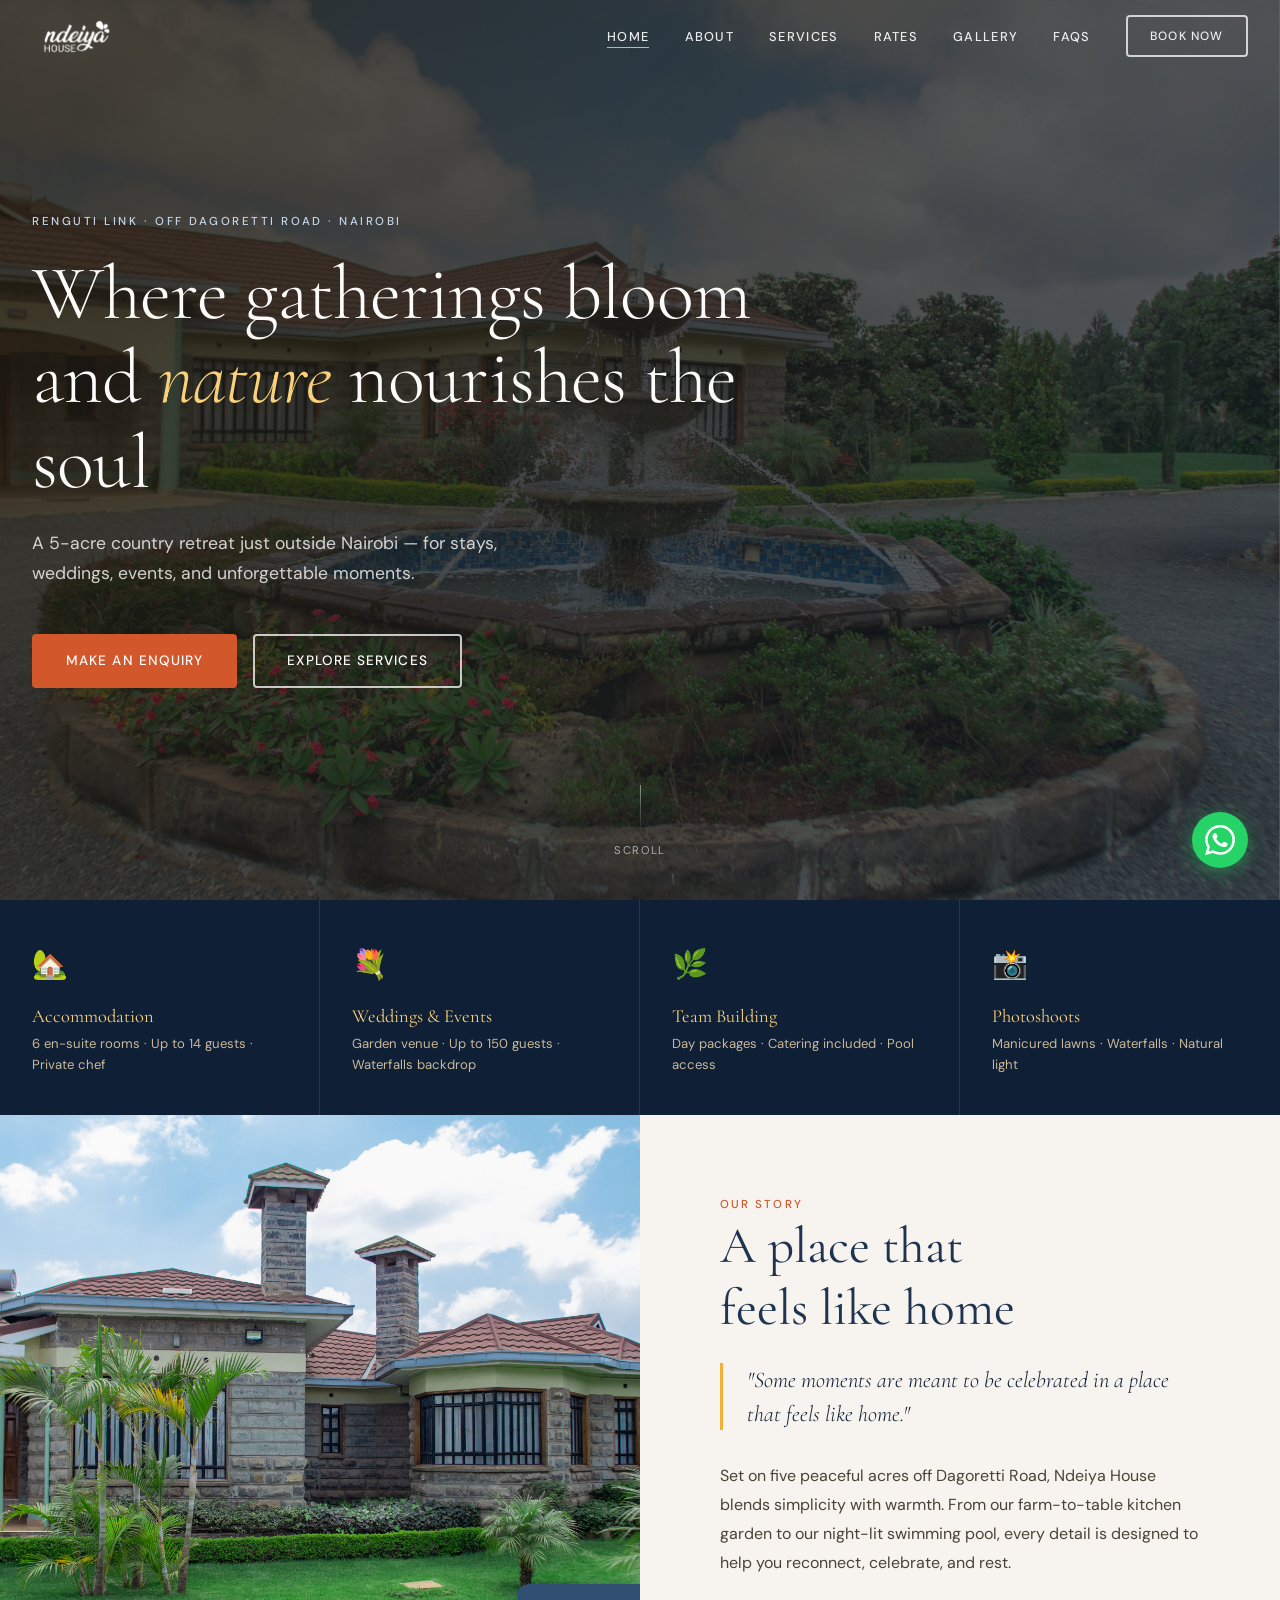
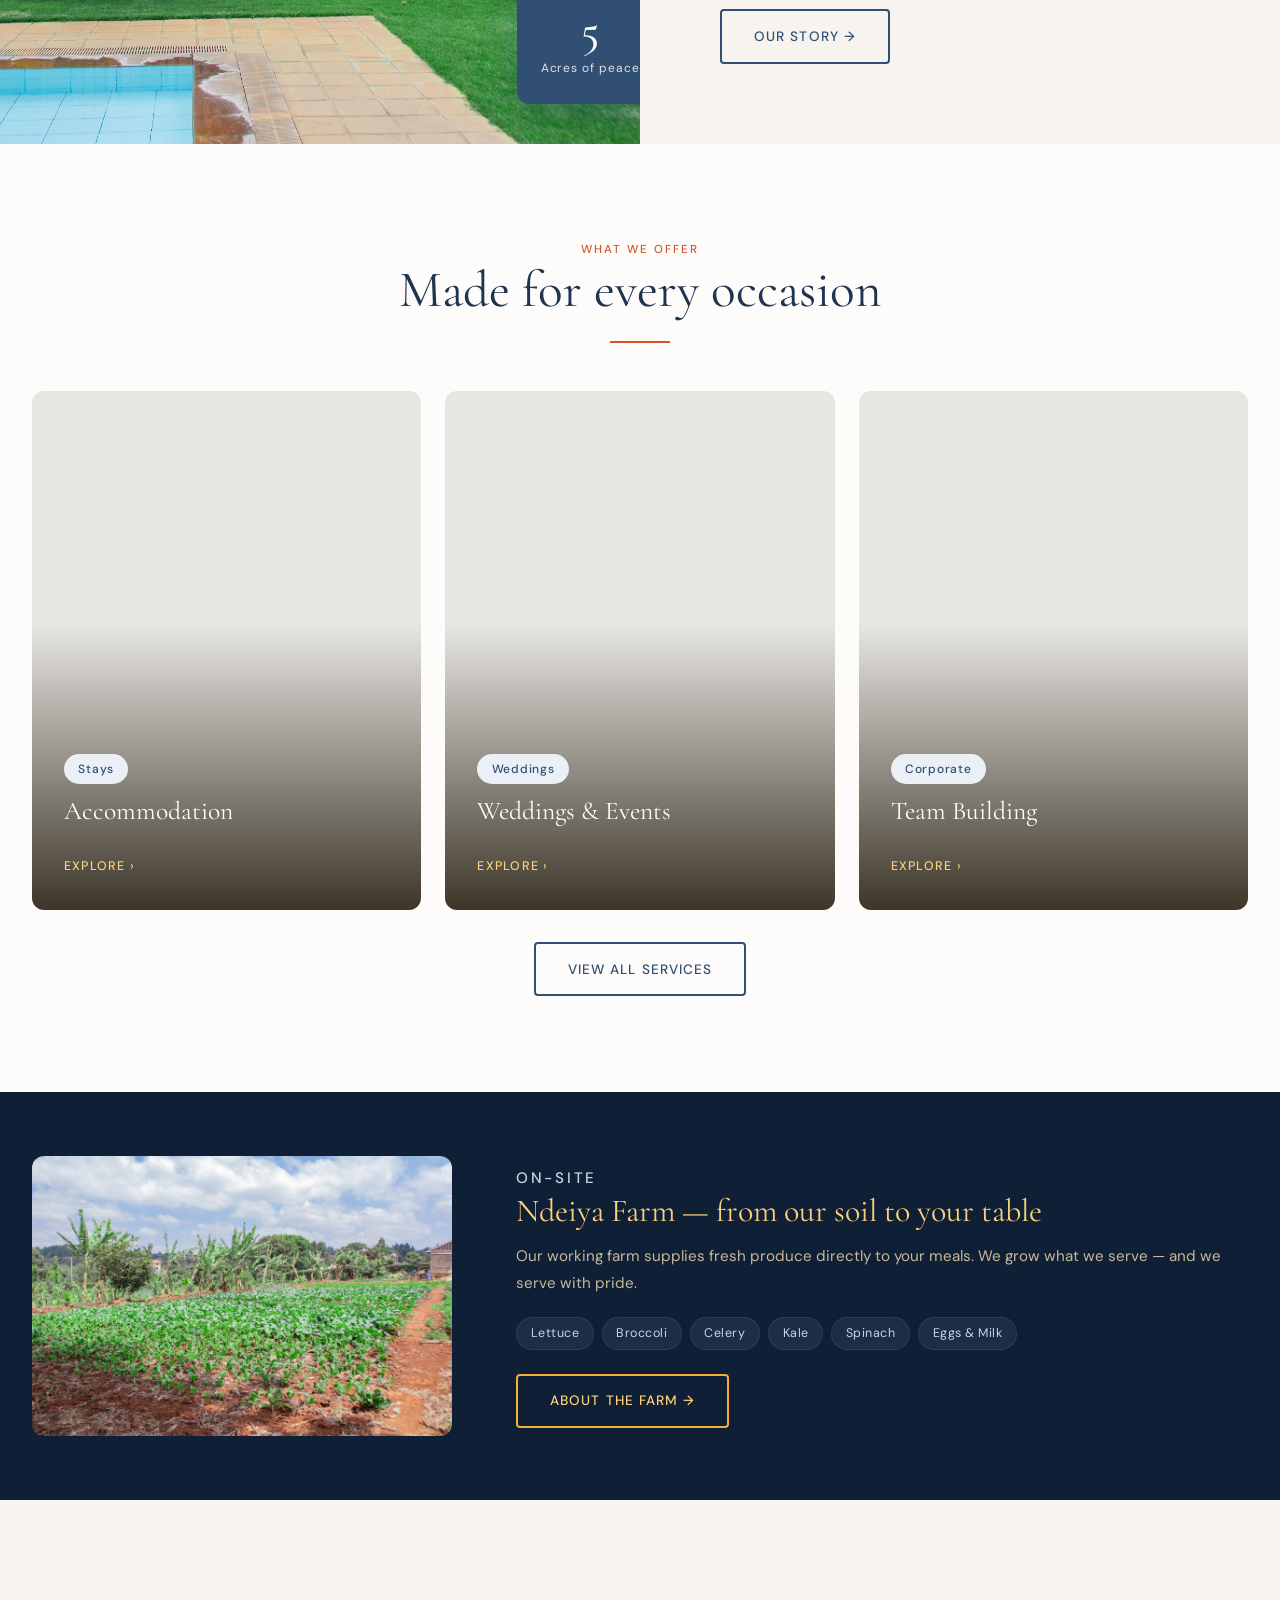
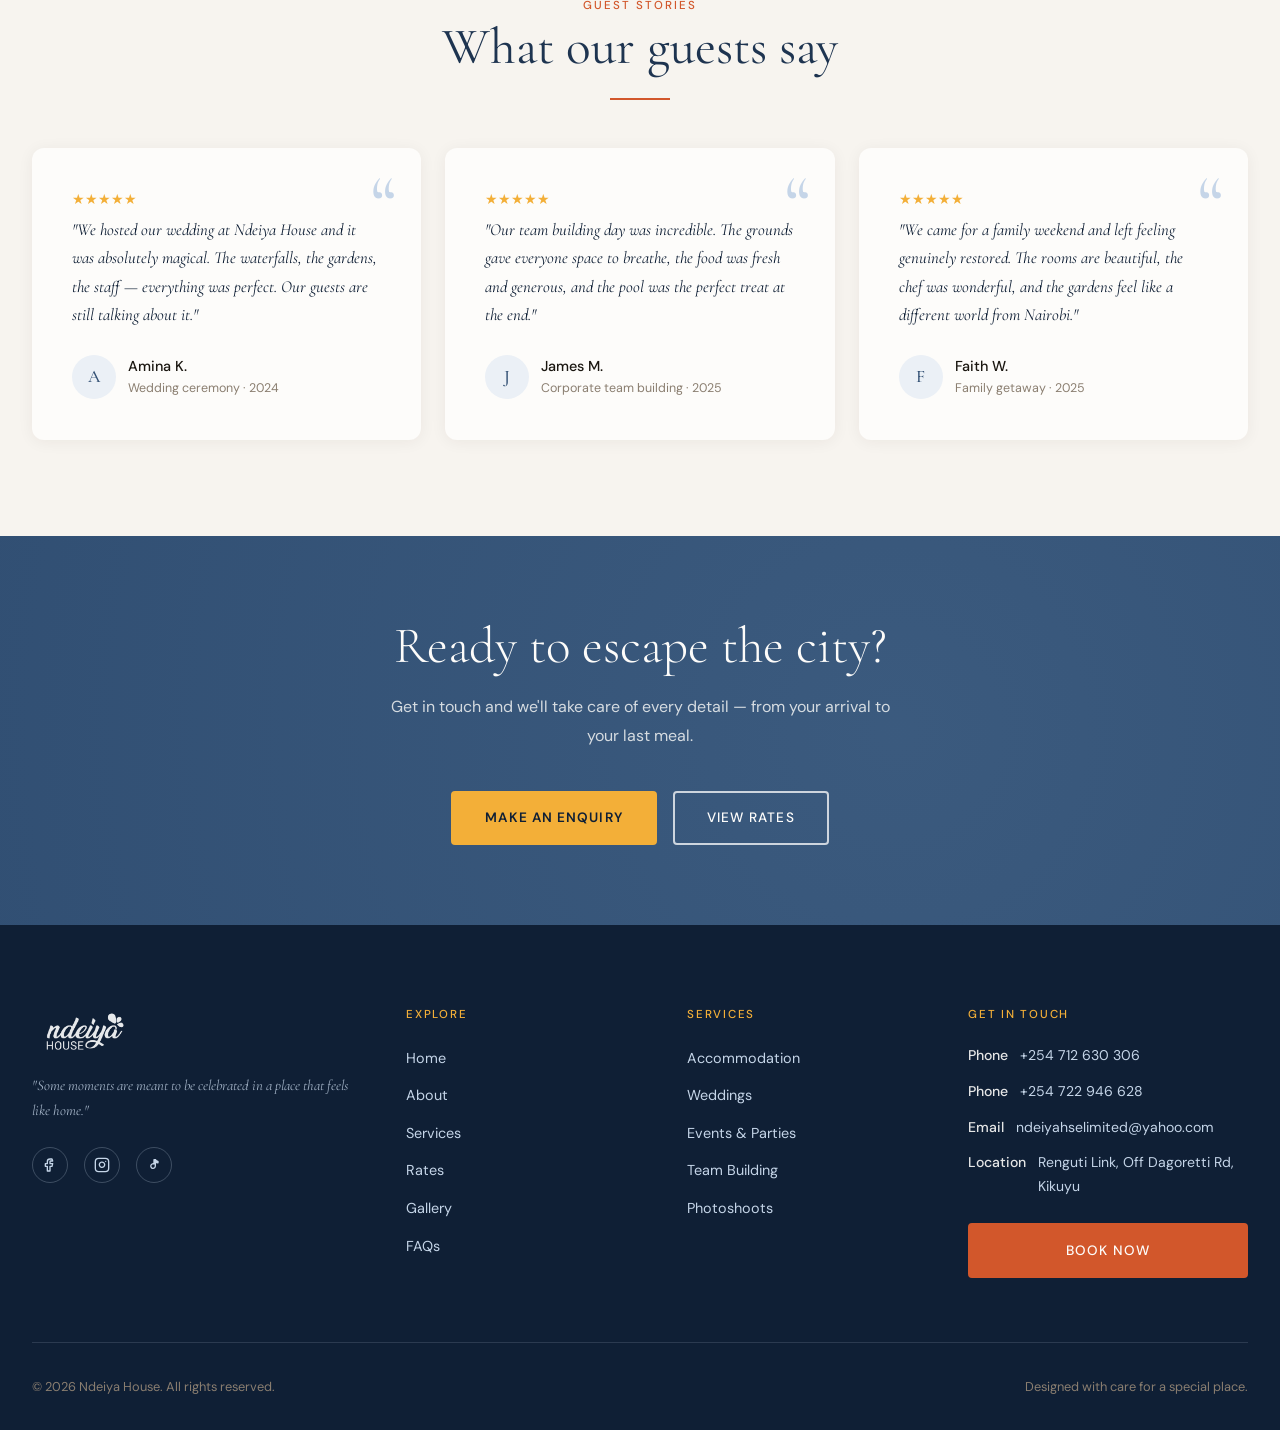
==== commit a6600fe5: "update social icons" ====
--- a/index.html
+++ b/index.html
@@ -1,687 +1,996 @@
-<!DOCTYPE html>
+<!doctype html>
 <html lang="en">
-<head>
-<meta charset="UTF-8" />
-<meta name="viewport" content="width=device-width, initial-scale=1.0" />
-<title>Ndeiya House | Nairobi Country Retreat & Event Venue</title>
-<meta name="description" content="Escape the city at Ndeiya House — a 5-acre country retreat near Nairobi offering accommodation, weddings, events, team building, and photoshoots. Book your getaway today." />
-<link rel="stylesheet" href="style.css" />
-<style>
-/* ---- Hero ---- */
-.hero {
-  height: 100vh;
-  min-height: 600px;
-  position: relative;
-  display: flex;
-  align-items: center;
-  overflow: hidden;
-}
-.hero-bg {
-  position: absolute;
-  inset: 0;
-  background: url('/hero-bg.JPG') center/cover no-repeat;
-  filter: brightness(0.52);
-  will-change: transform;
-}
-.hero-overlay {
-  position: absolute;
-  inset: 0;
-  background: linear-gradient(135deg, rgba(44,36,22,0.65) 0%, rgba(49,79,115,0.25) 100%);
-}
-.hero-content {
-  position: relative;
-  z-index: 2;
-  max-width: var(--max-w);
-  margin: 0 auto;
-  padding: 0 2rem;
-  width: 100%;
-}
-.hero-eyebrow {
-  font-family: var(--font-body);
-  font-size: 0.72rem;
-  font-weight: 500;
-  letter-spacing: 0.22em;
-  text-transform: uppercase;
-  color: var(--navy-light);
-  margin-bottom: 1.2rem;
-  opacity: 0;
-  animation: fadeUp 0.8s ease 0.3s forwards;
-}
-.hero h1 {
-  color: var(--white);
-  max-width: 780px;
-  font-weight: 300;
-  line-height: 1.1;
-  opacity: 0;
-  animation: fadeUp 0.8s ease 0.55s forwards;
-}
-.hero h1 em { font-style: italic; color: var(--gold-light); }
-.hero-sub {
-  margin: 1.5rem 0 2.8rem;
-  font-size: 1.1rem;
-  color: rgba(253,252,250,0.8);
-  max-width: 520px;
-  line-height: 1.7;
-  opacity: 0;
-  animation: fadeUp 0.8s ease 0.75s forwards;
-}
-.hero-ctas {
-  display: flex;
-  gap: 1rem;
-  flex-wrap: wrap;
-  opacity: 0;
-  animation: fadeUp 0.8s ease 0.95s forwards;
-}
-.hero-scroll {
-  position: absolute;
-  bottom: 2.5rem;
-  left: 50%;
-  transform: translateX(-50%);
-  display: flex;
-  flex-direction: column;
-  align-items: center;
-  gap: 0.5rem;
-  color: rgba(255,255,255,0.6);
-  font-size: 0.7rem;
-  letter-spacing: 0.15em;
-  text-transform: uppercase;
-  z-index: 2;
-  animation: bounce 2s ease infinite 2s;
-}
-.hero-scroll-line {
-  width: 1px;
-  height: 48px;
-  background: linear-gradient(to bottom, rgba(255,255,255,0.5), transparent);
-}
-@keyframes fadeUp {
-  from { opacity: 0; transform: translateY(28px); }
-  to   { opacity: 1; transform: translateY(0); }
-}
-@keyframes bounce {
-  0%,100% { transform: translateX(-50%) translateY(0); }
-  50%      { transform: translateX(-50%) translateY(8px); }
-}
-
-/* ---- Highlights strip ---- */
-.highlights {
-  background: var(--navy-deeper);
-  padding: 0;
-}
-.highlights-grid {
-  display: grid;
-  grid-template-columns: repeat(4, 1fr);
-}
-.highlight-item {
-  padding: 2.5rem 2rem;
-  border-right: 1px solid rgba(201,185,154,0.15);
-  transition: var(--transition);
-  cursor: default;
-}
-.highlight-item:last-child { border-right: none; }
-.highlight-item:hover { background: rgba(74,107,143,0.12); }
-.highlight-icon {
-  font-size: 1.8rem;
-  margin-bottom: 1rem;
-}
-.highlight-item h4 {
-  font-family: var(--font-display);
-  font-size: 1.15rem;
-  font-weight: 400;
-  color: var(--gold-light);
-  margin-bottom: 0.4rem;
-}
-.highlight-item p {
-  font-size: 0.82rem;
-  color: var(--sand);
-  line-height: 1.6;
-}
-
-/* ---- About snippet ---- */
-.about-split {
-  display: grid;
-  grid-template-columns: 1fr 1fr;
-  gap: 0;
-  min-height: 600px;
-}
-.about-img-wrap {
-  position: relative;
-  overflow: hidden;
-}
-.about-img-wrap img {
-  width: 100%;
-  height: 100%;
-  object-fit: cover;
-  transition: transform 8s ease;
-}
-.about-img-wrap:hover img { transform: scale(1.05); }
-.about-img-badge {
-  position: absolute;
-  bottom: 2.5rem;
-  right: -1.5rem;
-  background: var(--navy);
-  color: var(--white);
-  padding: 1.5rem;
-  border-radius: var(--radius-lg);
-  text-align: center;
-  box-shadow: 0 8px 32px rgba(49,79,115,0.35);
-  min-width: 140px;
-}
-.about-img-badge .num {
-  font-family: var(--font-display);
-  font-size: 2.8rem;
-  font-weight: 500;
-  line-height: 1;
-  display: block;
-}
-.about-img-badge .label { font-size: 0.75rem; letter-spacing: 0.08em; opacity: 0.85; }
-.about-text {
-  padding: 5rem;
-  display: flex;
-  flex-direction: column;
-  justify-content: center;
-  background: var(--cream);
-}
-.about-text blockquote {
-  font-family: var(--font-display);
-  font-size: 1.4rem;
-  font-weight: 300;
-  font-style: italic;
-  color: var(--navy-deeper);
-  line-height: 1.5;
-  border-left: 3px solid var(--gold);
-  padding-left: 1.5rem;
-  margin: 1.5rem 0 2rem;
-}
-
-/* ---- Services preview ---- */
-.services-grid {
-  display: grid;
-  grid-template-columns: repeat(3, 1fr);
-  gap: 1.5rem;
-}
-.service-card {
-  border-radius: var(--radius-lg);
-  overflow: hidden;
-  position: relative;
-  aspect-ratio: 3/4;
-  cursor: pointer;
-  text-decoration: none;
-}
-.service-card-img {
-  position: absolute;
-  inset: 0;
-  background-size: cover;
-  background-position: center;
-  transition: transform 0.7s ease;
-}
-.service-card:hover .service-card-img { transform: scale(1.08); }
-.service-card-overlay {
-  position: absolute;
-  inset: 0;
-  background: linear-gradient(to top, rgba(44,36,22,0.92) 0%, rgba(44,36,22,0.1) 55%);
-  transition: var(--transition);
-}
-.service-card:hover .service-card-overlay { background: linear-gradient(to top, rgba(49,79,115,0.9) 0%, rgba(44,36,22,0.15) 55%); }
-.service-card-content {
-  position: absolute;
-  bottom: 0; left: 0; right: 0;
-  padding: 2rem;
-}
-.service-card-content .pill { margin-bottom: 0.75rem; }
-.service-card-content h3 {
-  color: var(--white);
-  font-size: 1.6rem;
-  font-weight: 400;
-  margin-bottom: 0.5rem;
-}
-.service-card-content p {
-  color: rgba(253,252,250,0.75);
-  font-size: 0.85rem;
-  margin-bottom: 1rem;
-  max-height: 0;
-  overflow: hidden;
-  transition: max-height 0.4s ease, opacity 0.4s ease;
-  opacity: 0;
-}
-.service-card:hover .service-card-content p { max-height: 120px; opacity: 1; }
-.service-card-content .arrow {
-  display: inline-flex;
-  align-items: center;
-  gap: 0.4rem;
-  font-size: 0.78rem;
-  font-weight: 500;
-  letter-spacing: 0.1em;
-  text-transform: uppercase;
-  color: var(--gold-light);
-  transition: var(--transition);
-}
-.service-card:hover .service-card-content .arrow { gap: 0.7rem; }
-
-/* ---- Testimonials ---- */
-.testimonials { background: var(--cream); }
-.testimonials-slider {
-  display: grid;
-  grid-template-columns: repeat(3, 1fr);
-  gap: 1.5rem;
-}
-.testimonial-card {
-  background: var(--white);
-  border-radius: var(--radius-lg);
-  padding: 2.5rem;
-  box-shadow: 0 2px 16px rgba(44,36,22,0.06);
-  position: relative;
-}
-.testimonial-card::before {
-  content: '\201C';
-  font-family: var(--font-display);
-  font-size: 5rem;
-  color: var(--navy-light);
-  position: absolute;
-  top: 1rem;
-  right: 1.5rem;
-  line-height: 1;
-}
-.testimonial-card p {
-  font-family: var(--font-display);
-  font-size: 1.05rem;
-  font-style: italic;
-  color: var(--navy-deeper);
-  line-height: 1.7;
-  margin-bottom: 1.5rem;
-}
-.testimonial-author { display: flex; align-items: center; gap: 0.75rem; }
-.testimonial-avatar {
-  width: 44px; height: 44px;
-  border-radius: 50%;
-  background: var(--navy-pale);
-  display: flex;
-  align-items: center;
-  justify-content: center;
-  font-family: var(--font-display);
-  font-size: 1.1rem;
-  color: var(--navy);
-  font-weight: 500;
-  flex-shrink: 0;
-}
-.testimonial-name { font-size: 0.9rem; font-weight: 500; color: var(--text); }
-.testimonial-type { font-size: 0.78rem; color: var(--text-light); }
-.stars { color: var(--gold); font-size: 0.85rem; margin-bottom: 0.3rem; }
-
-/* ---- CTA Banner ---- */
-.cta-banner {
-  background: var(--navy);
-  padding: 5rem 0;
-  text-align: center;
-  position: relative;
-  overflow: hidden;
-}
-.cta-banner::before {
-  content: '';
-  position: absolute;
-  inset: -50%;
-  background: radial-gradient(circle at 60% 50%, rgba(74,107,143,0.4) 0%, transparent 60%);
-}
-.cta-banner h2 { color: var(--white); position: relative; z-index: 1; font-weight: 300; }
-.cta-banner p { color: rgba(253,252,250,0.8); max-width: 520px; margin: 1rem auto 2.5rem; position: relative; z-index: 1; }
-.cta-banner .flex { position: relative; z-index: 1; justify-content: center; gap: 1rem; flex-wrap: wrap; }
-
-/* ---- Farm strip ---- */
-.farm-strip {
-  background: var(--navy-deeper);
-  padding: 4rem 0;
-}
-.farm-strip-inner {
-  display: flex;
-  align-items: center;
-  gap: 4rem;
-}
-.farm-strip-text { flex: 1; }
-.farm-strip-text h3 { color: var(--gold-light); font-weight: 400; margin-bottom: 0.75rem; }
-.farm-strip-text p { color: var(--sand); font-size: 0.95rem; }
-.farm-tags { display: flex; flex-wrap: wrap; gap: 0.5rem; margin-top: 1.2rem; }
-.farm-tag {
-  background: rgba(74,107,143,0.2);
-  color: var(--navy-light);
-  border: 1px solid rgba(74,107,143,0.3);
-  padding: 0.3rem 0.85rem;
-  border-radius: 100px;
-  font-size: 0.78rem;
-  letter-spacing: 0.04em;
-}
-.farm-img { width: 420px; height: 280px; border-radius: var(--radius-lg); overflow: hidden; flex-shrink: 0; }
-.farm-img img { width: 100%; height: 100%; object-fit: cover; }
-
-/* ---- Instagram strip placeholder ---- */
-.insta-strip { background: var(--cream); padding: 4rem 0; }
-.insta-grid {
-  display: grid;
-  grid-template-columns: repeat(6, 1fr);
-  gap: 0.5rem;
-  margin-top: 2rem;
-}
-.insta-item {
-  aspect-ratio: 1;
-  overflow: hidden;
-  border-radius: var(--radius);
-  background: var(--cream-dark);
-  position: relative;
-}
-.insta-item img { width: 100%; height: 100%; object-fit: cover; transition: transform 0.5s ease; }
-.insta-item:hover img { transform: scale(1.1); }
-.insta-overlay {
-  position: absolute;
-  inset: 0;
-  background: rgba(49,79,115,0.7);
-  display: flex;
-  align-items: center;
-  justify-content: center;
-  opacity: 0;
-  transition: var(--transition);
-  color: var(--white);
-  font-size: 1.3rem;
-}
-.insta-item:hover .insta-overlay { opacity: 1; }
-
-/* Responsive adjustments */
-@media (max-width: 1024px) {
-  .highlights-grid { grid-template-columns: repeat(2, 1fr); }
-  .highlight-item:nth-child(2) { border-right: none; }
-  .about-split { grid-template-columns: 1fr; }
-  .about-img-wrap { height: 380px; }
-  .about-text { padding: 3rem 2rem; }
-  .about-img-badge { right: 2rem; }
-  .services-grid { grid-template-columns: repeat(2, 1fr); }
-  .testimonials-slider { grid-template-columns: 1fr; }
-  .insta-grid { grid-template-columns: repeat(3, 1fr); }
-  .farm-strip-inner { flex-direction: column; gap: 2rem; }
-  .farm-img { width: 100%; }
-}
-@media (max-width: 768px) {
-  .highlights-grid { grid-template-columns: repeat(2, 1fr); }
-  .services-grid { grid-template-columns: 1fr; }
-  .service-card { aspect-ratio: 4/3; }
-}
-</style>
-</head>
-<body>
-
-<!-- NAV -->
-<nav class="nav" id="nav">
-  <div class="nav-inner">
-    <a href="index.html" class="nav-logo"><img src="logo.png" alt="Ndeiya House" /></a>
-    <ul class="nav-links">
-      <li><a href="index.html">Home</a></li>
-      <li><a href="about.html">About</a></li>
-      <li><a href="services.html">Services</a></li>
-      <li><a href="rates.html">Rates</a></li>
-      <li><a href="gallery.html">Gallery</a></li>
-      <li><a href="faqs.html">FAQs</a></li>
-      <li><a href="contact.html" class="btn btn-outline">Book Now</a></li>
-    </ul>
-    <button class="nav-toggle" aria-label="Menu"><span></span><span></span><span></span></button>
-  </div>
-</nav>
-<div class="nav-mobile">
-  <a href="index.html">Home</a>
-  <a href="about.html">About</a>
-  <a href="services.html">Services</a>
-  <a href="rates.html">Rates</a>
-  <a href="gallery.html">Gallery</a>
-  <a href="faqs.html">FAQs</a>
-  <a href="contact.html" class="btn btn-primary">Book Now</a>
-</div>
-
-<!-- HERO -->
-<section class="hero">
-  <div class="hero-bg"></div>
-  <div class="hero-overlay"></div>
-  <div class="hero-content">
-    <p class="hero-eyebrow">Renguti Link · Off Dagoretti Road · Nairobi</p>
-    <h1>Where gatherings bloom<br>and <em>nature</em> nourishes the soul</h1>
-    <p class="hero-sub">A 5-acre country retreat just outside Nairobi — for stays, weddings, events, and unforgettable moments.</p>
-    <div class="hero-ctas">
-      <a href="contact.html" class="btn btn-primary">Make an Enquiry</a>
-      <a href="services.html" class="btn btn-outline">Explore Services</a>
-    </div>
-  </div>
-  <div class="hero-scroll">
-    <div class="hero-scroll-line"></div>
-    <span>Scroll</span>
-  </div>
-</section>
-
-<!-- HIGHLIGHTS STRIP -->
-<section class="highlights">
-  <div class="highlights-grid container" style="max-width:100%;padding:0;">
-    <div class="highlight-item reveal">
-      <div class="highlight-icon">🏡</div>
-      <h4>Accommodation</h4>
-      <p>6 en-suite rooms · Up to 14 guests · Private chef</p>
-    </div>
-    <div class="highlight-item reveal reveal-delay-1">
-      <div class="highlight-icon">💐</div>
-      <h4>Weddings & Events</h4>
-      <p>Garden venue · Up to 150 guests · Waterfalls backdrop</p>
-    </div>
-    <div class="highlight-item reveal reveal-delay-2">
-      <div class="highlight-icon">🌿</div>
-      <h4>Team Building</h4>
-      <p>Day packages · Catering included · Pool access</p>
-    </div>
-    <div class="highlight-item reveal reveal-delay-3">
-      <div class="highlight-icon">📸</div>
-      <h4>Photoshoots</h4>
-      <p>Manicured lawns · Waterfalls · Natural light</p>
-    </div>
-  </div>
-</section>
-
-<!-- ABOUT SNIPPET -->
-<section style="padding:0;">
-  <div class="about-split">
-    <div class="about-img-wrap">
-      <img src="/gallery-13.JPG" alt="Ndeiya House exterior" loading="lazy" />
-      <div class="about-img-badge">
-        <span class="num">5</span>
-        <span class="label">Acres of peace</span>
-      </div>
-    </div>
-    <div class="about-text">
-      <p class="eyebrow reveal">Our story</p>
-      <h2 class="reveal reveal-delay-1">A place that<br>feels like home</h2>
-      <blockquote class="reveal reveal-delay-2">"Some moments are meant to be celebrated in a place that feels like home."</blockquote>
-      <p class="reveal reveal-delay-2">Set on five peaceful acres off Dagoretti Road, Ndeiya House blends simplicity with warmth. From our farm-to-table kitchen garden to our night-lit swimming pool, every detail is designed to help you reconnect, celebrate, and rest.</p>
-      <div class="mt-4 reveal reveal-delay-3">
-        <a href="about.html" class="btn btn-outline-dark">Our story →</a>
-      </div>
-    </div>
-  </div>
-</section>
-
-<!-- SERVICES PREVIEW -->
-<section class="section">
-  <div class="container">
-    <div class="text-center mb-5">
-      <p class="eyebrow reveal">What we offer</p>
-      <h2 class="reveal reveal-delay-1">Made for every occasion</h2>
-      <div class="divider divider--center reveal reveal-delay-2"></div>
-    </div>
-    <div class="services-grid">
-      <a href="services.html#accommodation" class="service-card reveal">
-        <div class="service-card-img" style="background-image:url('https://images.unsplash.com/photo-1566073771259-6a8506099945?w=700&q=80')"></div>
-        <div class="service-card-overlay"></div>
-        <div class="service-card-content">
-          <span class="pill">Stays</span>
-          <h3>Accommodation</h3>
-          <p>Six en-suite rooms sleeping up to 14 guests, with a private chef, pool, and lush gardens.</p>
-          <span class="arrow">Explore ›</span>
-        </div>
-      </a>
-      <a href="services.html#weddings" class="service-card reveal reveal-delay-1">
-        <div class="service-card-img" style="background-image:url('https://images.unsplash.com/photo-1519741497674-611481863552?w=700&q=80')"></div>
-        <div class="service-card-overlay"></div>
-        <div class="service-card-content">
-          <span class="pill">Weddings</span>
-          <h3>Weddings & Events</h3>
-          <p>Garden ceremony and reception venue for up to 150 guests. Man-made waterfalls included.</p>
-          <span class="arrow">Explore ›</span>
-        </div>
-      </a>
-      <a href="services.html#team" class="service-card reveal reveal-delay-2">
-        <div class="service-card-img" style="background-image:url('https://images.unsplash.com/photo-1529156069898-49953e39b3ac?w=700&q=80')"></div>
-        <div class="service-card-overlay"></div>
-        <div class="service-card-content">
-          <span class="pill">Corporate</span>
-          <h3>Team Building</h3>
-          <p>Day packages with full catering, pool access, and distraction-free open grounds.</p>
-          <span class="arrow">Explore ›</span>
-        </div>
-      </a>
-    </div>
-    <div class="text-center mt-4">
-      <a href="services.html" class="btn btn-outline-dark reveal">View all services</a>
-    </div>
-  </div>
-</section>
-
-<!-- FARM STRIP -->
-<div class="farm-strip">
-  <div class="container">
-    <div class="farm-strip-inner">
-      <div class="farm-img">
-        <img src="/farm.JPG" alt="Ndeiya Farm" loading="lazy" />
-      </div>
-      <div class="farm-strip-text reveal">
-        <p class="eyebrow" style="color:var(--navy-light)">On-site</p>
-        <h3>Ndeiya Farm — from our soil to your table</h3>
-        <p>Our working farm supplies fresh produce directly to your meals. We grow what we serve — and we serve with pride.</p>
-        <div class="farm-tags">
-          <span class="farm-tag">Lettuce</span><span class="farm-tag">Broccoli</span><span class="farm-tag">Celery</span>
-          <span class="farm-tag">Kale</span><span class="farm-tag">Spinach</span><span class="farm-tag">Eggs &amp; Milk</span>
-        </div>
-        <div class="mt-3"><a href="about.html#farm" class="btn btn-outline" style="color:var(--gold-light);border-color:var(--gold);">About the farm →</a></div>
-      </div>
-    </div>
-  </div>
-</div>
-
-<!-- TESTIMONIALS -->
-<section class="testimonials section">
-  <div class="container">
-    <div class="text-center mb-5">
-      <p class="eyebrow reveal">Guest stories</p>
-      <h2 class="reveal reveal-delay-1">What our guests say</h2>
-      <div class="divider divider--center reveal reveal-delay-2"></div>
-    </div>
-    <div class="testimonials-slider">
-      <div class="testimonial-card reveal">
-        <div class="stars">★★★★★</div>
-        <p>"We hosted our wedding at Ndeiya House and it was absolutely magical. The waterfalls, the gardens, the staff — everything was perfect. Our guests are still talking about it."</p>
-        <div class="testimonial-author">
-          <div class="testimonial-avatar">A</div>
-          <div>
-            <div class="testimonial-name">Amina K.</div>
-            <div class="testimonial-type">Wedding ceremony · 2024</div>
-          </div>
-        </div>
-      </div>
-      <div class="testimonial-card reveal reveal-delay-1">
-        <div class="stars">★★★★★</div>
-        <p>"Our team building day was incredible. The grounds gave everyone space to breathe, the food was fresh and generous, and the pool was the perfect treat at the end."</p>
-        <div class="testimonial-author">
-          <div class="testimonial-avatar">J</div>
-          <div>
-            <div class="testimonial-name">James M.</div>
-            <div class="testimonial-type">Corporate team building · 2025</div>
-          </div>
-        </div>
-      </div>
-      <div class="testimonial-card reveal reveal-delay-2">
-        <div class="stars">★★★★★</div>
-        <p>"We came for a family weekend and left feeling genuinely restored. The rooms are beautiful, the chef was wonderful, and the gardens feel like a different world from Nairobi."</p>
-        <div class="testimonial-author">
-          <div class="testimonial-avatar">F</div>
-          <div>
-            <div class="testimonial-name">Faith W.</div>
-            <div class="testimonial-type">Family getaway · 2025</div>
-          </div>
-        </div>
-      </div>
-    </div>
-  </div>
-</section>
-
-
-<!-- CTA BANNER -->
-<section class="cta-banner">
-  <div class="container">
-    <h2>Ready to escape the city?</h2>
-    <p>Get in touch and we'll take care of every detail — from your arrival to your last meal.</p>
-    <div class="flex">
-      <a href="contact.html" class="btn btn-gold">Make an Enquiry</a>
-      <a href="rates.html" class="btn btn-outline">View Rates</a>
-    </div>
-  </div>
-</section>
-
-<!-- FOOTER -->
-<footer class="footer">
-  <div class="container">
-    <div class="footer-grid">
-      <div>
-        <div class="footer-logo"><img src="logo.png" alt="Ndeiya House" /></div>
-        <p class="footer-tagline">"Some moments are meant to be celebrated in a place that feels like home."</p>
-        <div class="social-links">
-          <a href="https://instagram.com/ndeiyahouse" target="_blank" aria-label="Instagram">ig</a>
-          <a href="https://facebook.com/ndeiyahouse" target="_blank" aria-label="Facebook">fb</a>
-        </div>
-      </div>
-      <div>
-        <h5>Explore</h5>
-        <ul class="footer-links">
+  <head>
+    <meta charset="UTF-8" />
+    <meta name="viewport" content="width=device-width, initial-scale=1.0" />
+    <title>Ndeiya House | Nairobi Country Retreat & Event Venue</title>
+    <meta
+      name="description"
+      content="Escape the city at Ndeiya House — a 5-acre country retreat near Nairobi offering accommodation, weddings, events, team building, and photoshoots. Book your getaway today."
+    />
+    <link rel="stylesheet" href="style.css" />
+    <style>
+      /* ---- Hero ---- */
+      .hero {
+        height: 100vh;
+        min-height: 600px;
+        position: relative;
+        display: flex;
+        align-items: center;
+        overflow: hidden;
+      }
+      .hero-bg {
+        position: absolute;
+        inset: 0;
+        background: url("hero-bg.JPG") center/cover no-repeat;
+        filter: brightness(0.52);
+        will-change: transform;
+      }
+      .hero-overlay {
+        position: absolute;
+        inset: 0;
+        background: linear-gradient(
+          135deg,
+          rgba(44, 36, 22, 0.65) 0%,
+          rgba(49, 79, 115, 0.25) 100%
+        );
+      }
+      .hero-content {
+        position: relative;
+        z-index: 2;
+        max-width: var(--max-w);
+        margin: 0 auto;
+        padding: 0 2rem;
+        width: 100%;
+      }
+      .hero-eyebrow {
+        font-family: var(--font-body);
+        font-size: 0.72rem;
+        font-weight: 500;
+        letter-spacing: 0.22em;
+        text-transform: uppercase;
+        color: var(--navy-light);
+        margin-bottom: 1.2rem;
+        opacity: 0;
+        animation: fadeUp 0.8s ease 0.3s forwards;
+      }
+      .hero h1 {
+        color: var(--white);
+        max-width: 780px;
+        font-weight: 300;
+        line-height: 1.1;
+        opacity: 0;
+        animation: fadeUp 0.8s ease 0.55s forwards;
+      }
+      .hero h1 em {
+        font-style: italic;
+        color: var(--gold-light);
+      }
+      .hero-sub {
+        margin: 1.5rem 0 2.8rem;
+        font-size: 1.1rem;
+        color: rgba(253, 252, 250, 0.8);
+        max-width: 520px;
+        line-height: 1.7;
+        opacity: 0;
+        animation: fadeUp 0.8s ease 0.75s forwards;
+      }
+      .hero-ctas {
+        display: flex;
+        gap: 1rem;
+        flex-wrap: wrap;
+        opacity: 0;
+        animation: fadeUp 0.8s ease 0.95s forwards;
+      }
+      .hero-scroll {
+        position: absolute;
+        bottom: 2.5rem;
+        left: 50%;
+        transform: translateX(-50%);
+        display: flex;
+        flex-direction: column;
+        align-items: center;
+        gap: 0.5rem;
+        color: rgba(255, 255, 255, 0.6);
+        font-size: 0.7rem;
+        letter-spacing: 0.15em;
+        text-transform: uppercase;
+        z-index: 2;
+        animation: bounce 2s ease infinite 2s;
+      }
+      .hero-scroll-line {
+        width: 1px;
+        height: 48px;
+        background: linear-gradient(
+          to bottom,
+          rgba(255, 255, 255, 0.5),
+          transparent
+        );
+      }
+      @keyframes fadeUp {
+        from {
+          opacity: 0;
+          transform: translateY(28px);
+        }
+        to {
+          opacity: 1;
+          transform: translateY(0);
+        }
+      }
+      @keyframes bounce {
+        0%,
+        100% {
+          transform: translateX(-50%) translateY(0);
+        }
+        50% {
+          transform: translateX(-50%) translateY(8px);
+        }
+      }
+
+      /* ---- Highlights strip ---- */
+      .highlights {
+        background: var(--navy-deeper);
+        padding: 0;
+      }
+      .highlights-grid {
+        display: grid;
+        grid-template-columns: repeat(4, 1fr);
+      }
+      .highlight-item {
+        padding: 2.5rem 2rem;
+        border-right: 1px solid rgba(201, 185, 154, 0.15);
+        transition: var(--transition);
+        cursor: default;
+      }
+      .highlight-item:last-child {
+        border-right: none;
+      }
+      .highlight-item:hover {
+        background: rgba(74, 107, 143, 0.12);
+      }
+      .highlight-icon {
+        font-size: 1.8rem;
+        margin-bottom: 1rem;
+      }
+      .highlight-item h4 {
+        font-family: var(--font-display);
+        font-size: 1.15rem;
+        font-weight: 400;
+        color: var(--gold-light);
+        margin-bottom: 0.4rem;
+      }
+      .highlight-item p {
+        font-size: 0.82rem;
+        color: var(--sand);
+        line-height: 1.6;
+      }
+
+      /* ---- About snippet ---- */
+      .about-split {
+        display: grid;
+        grid-template-columns: 1fr 1fr;
+        gap: 0;
+        min-height: 600px;
+      }
+      .about-img-wrap {
+        position: relative;
+        overflow: hidden;
+      }
+      .about-img-wrap img {
+        width: 100%;
+        height: 100%;
+        object-fit: cover;
+        transition: transform 8s ease;
+      }
+      .about-img-wrap:hover img {
+        transform: scale(1.05);
+      }
+      .about-img-badge {
+        position: absolute;
+        bottom: 2.5rem;
+        right: -1.5rem;
+        background: var(--navy);
+        color: var(--white);
+        padding: 1.5rem;
+        border-radius: var(--radius-lg);
+        text-align: center;
+        box-shadow: 0 8px 32px rgba(49, 79, 115, 0.35);
+        min-width: 140px;
+      }
+      .about-img-badge .num {
+        font-family: var(--font-display);
+        font-size: 2.8rem;
+        font-weight: 500;
+        line-height: 1;
+        display: block;
+      }
+      .about-img-badge .label {
+        font-size: 0.75rem;
+        letter-spacing: 0.08em;
+        opacity: 0.85;
+      }
+      .about-text {
+        padding: 5rem;
+        display: flex;
+        flex-direction: column;
+        justify-content: center;
+        background: var(--cream);
+      }
+      .about-text blockquote {
+        font-family: var(--font-display);
+        font-size: 1.4rem;
+        font-weight: 300;
+        font-style: italic;
+        color: var(--navy-deeper);
+        line-height: 1.5;
+        border-left: 3px solid var(--gold);
+        padding-left: 1.5rem;
+        margin: 1.5rem 0 2rem;
+      }
+
+      /* ---- Services preview ---- */
+      .services-grid {
+        display: grid;
+        grid-template-columns: repeat(3, 1fr);
+        gap: 1.5rem;
+      }
+      .service-card {
+        border-radius: var(--radius-lg);
+        overflow: hidden;
+        position: relative;
+        aspect-ratio: 3/4;
+        cursor: pointer;
+        text-decoration: none;
+      }
+      .service-card-img {
+        position: absolute;
+        inset: 0;
+        background-size: cover;
+        background-position: center;
+        transition: transform 0.7s ease;
+      }
+      .service-card:hover .service-card-img {
+        transform: scale(1.08);
+      }
+      .service-card-overlay {
+        position: absolute;
+        inset: 0;
+        background: linear-gradient(
+          to top,
+          rgba(44, 36, 22, 0.92) 0%,
+          rgba(44, 36, 22, 0.1) 55%
+        );
+        transition: var(--transition);
+      }
+      .service-card:hover .service-card-overlay {
+        background: linear-gradient(
+          to top,
+          rgba(49, 79, 115, 0.9) 0%,
+          rgba(44, 36, 22, 0.15) 55%
+        );
+      }
+      .service-card-content {
+        position: absolute;
+        bottom: 0;
+        left: 0;
+        right: 0;
+        padding: 2rem;
+      }
+      .service-card-content .pill {
+        margin-bottom: 0.75rem;
+      }
+      .service-card-content h3 {
+        color: var(--white);
+        font-size: 1.6rem;
+        font-weight: 400;
+        margin-bottom: 0.5rem;
+      }
+      .service-card-content p {
+        color: rgba(253, 252, 250, 0.75);
+        font-size: 0.85rem;
+        margin-bottom: 1rem;
+        max-height: 0;
+        overflow: hidden;
+        transition:
+          max-height 0.4s ease,
+          opacity 0.4s ease;
+        opacity: 0;
+      }
+      .service-card:hover .service-card-content p {
+        max-height: 120px;
+        opacity: 1;
+      }
+      .service-card-content .arrow {
+        display: inline-flex;
+        align-items: center;
+        gap: 0.4rem;
+        font-size: 0.78rem;
+        font-weight: 500;
+        letter-spacing: 0.1em;
+        text-transform: uppercase;
+        color: var(--gold-light);
+        transition: var(--transition);
+      }
+      .service-card:hover .service-card-content .arrow {
+        gap: 0.7rem;
+      }
+
+      /* ---- Testimonials ---- */
+      .testimonials {
+        background: var(--cream);
+      }
+      .testimonials-slider {
+        display: grid;
+        grid-template-columns: repeat(3, 1fr);
+        gap: 1.5rem;
+      }
+      .testimonial-card {
+        background: var(--white);
+        border-radius: var(--radius-lg);
+        padding: 2.5rem;
+        box-shadow: 0 2px 16px rgba(44, 36, 22, 0.06);
+        position: relative;
+      }
+      .testimonial-card::before {
+        content: "\201C";
+        font-family: var(--font-display);
+        font-size: 5rem;
+        color: var(--navy-light);
+        position: absolute;
+        top: 1rem;
+        right: 1.5rem;
+        line-height: 1;
+      }
+      .testimonial-card p {
+        font-family: var(--font-display);
+        font-size: 1.05rem;
+        font-style: italic;
+        color: var(--navy-deeper);
+        line-height: 1.7;
+        margin-bottom: 1.5rem;
+      }
+      .testimonial-author {
+        display: flex;
+        align-items: center;
+        gap: 0.75rem;
+      }
+      .testimonial-avatar {
+        width: 44px;
+        height: 44px;
+        border-radius: 50%;
+        background: var(--navy-pale);
+        display: flex;
+        align-items: center;
+        justify-content: center;
+        font-family: var(--font-display);
+        font-size: 1.1rem;
+        color: var(--navy);
+        font-weight: 500;
+        flex-shrink: 0;
+      }
+      .testimonial-name {
+        font-size: 0.9rem;
+        font-weight: 500;
+        color: var(--text);
+      }
+      .testimonial-type {
+        font-size: 0.78rem;
+        color: var(--text-light);
+      }
+      .stars {
+        color: var(--gold);
+        font-size: 0.85rem;
+        margin-bottom: 0.3rem;
+      }
+
+      /* ---- CTA Banner ---- */
+      .cta-banner {
+        background: var(--navy);
+        padding: 5rem 0;
+        text-align: center;
+        position: relative;
+        overflow: hidden;
+      }
+      .cta-banner::before {
+        content: "";
+        position: absolute;
+        inset: -50%;
+        background: radial-gradient(
+          circle at 60% 50%,
+          rgba(74, 107, 143, 0.4) 0%,
+          transparent 60%
+        );
+      }
+      .cta-banner h2 {
+        color: var(--white);
+        position: relative;
+        z-index: 1;
+        font-weight: 300;
+      }
+      .cta-banner p {
+        color: rgba(253, 252, 250, 0.8);
+        max-width: 520px;
+        margin: 1rem auto 2.5rem;
+        position: relative;
+        z-index: 1;
+      }
+      .cta-banner .flex {
+        position: relative;
+        z-index: 1;
+        justify-content: center;
+        gap: 1rem;
+        flex-wrap: wrap;
+      }
+
+      /* ---- Farm strip ---- */
+      .farm-strip {
+        background: var(--navy-deeper);
+        padding: 4rem 0;
+      }
+      .farm-strip-inner {
+        display: flex;
+        align-items: center;
+        gap: 4rem;
+      }
+      .farm-strip-text {
+        flex: 1;
+      }
+      .farm-strip-text h3 {
+        color: var(--gold-light);
+        font-weight: 400;
+        margin-bottom: 0.75rem;
+      }
+      .farm-strip-text p {
+        color: var(--sand);
+        font-size: 0.95rem;
+      }
+      .farm-tags {
+        display: flex;
+        flex-wrap: wrap;
+        gap: 0.5rem;
+        margin-top: 1.2rem;
+      }
+      .farm-tag {
+        background: rgba(74, 107, 143, 0.2);
+        color: var(--navy-light);
+        border: 1px solid rgba(74, 107, 143, 0.3);
+        padding: 0.3rem 0.85rem;
+        border-radius: 100px;
+        font-size: 0.78rem;
+        letter-spacing: 0.04em;
+      }
+      .farm-img {
+        width: 420px;
+        height: 280px;
+        border-radius: var(--radius-lg);
+        overflow: hidden;
+        flex-shrink: 0;
+      }
+      .farm-img img {
+        width: 100%;
+        height: 100%;
+        object-fit: cover;
+      }
+
+      /* ---- Instagram strip placeholder ---- */
+      .insta-strip {
+        background: var(--cream);
+        padding: 4rem 0;
+      }
+      .insta-grid {
+        display: grid;
+        grid-template-columns: repeat(6, 1fr);
+        gap: 0.5rem;
+        margin-top: 2rem;
+      }
+      .insta-item {
+        aspect-ratio: 1;
+        overflow: hidden;
+        border-radius: var(--radius);
+        background: var(--cream-dark);
+        position: relative;
+      }
+      .insta-item img {
+        width: 100%;
+        height: 100%;
+        object-fit: cover;
+        transition: transform 0.5s ease;
+      }
+      .insta-item:hover img {
+        transform: scale(1.1);
+      }
+      .insta-overlay {
+        position: absolute;
+        inset: 0;
+        background: rgba(49, 79, 115, 0.7);
+        display: flex;
+        align-items: center;
+        justify-content: center;
+        opacity: 0;
+        transition: var(--transition);
+        color: var(--white);
+        font-size: 1.3rem;
+      }
+      .insta-item:hover .insta-overlay {
+        opacity: 1;
+      }
+
+      /* Responsive adjustments */
+      @media (max-width: 1024px) {
+        .highlights-grid {
+          grid-template-columns: repeat(2, 1fr);
+        }
+        .highlight-item:nth-child(2) {
+          border-right: none;
+        }
+        .about-split {
+          grid-template-columns: 1fr;
+        }
+        .about-img-wrap {
+          height: 380px;
+        }
+        .about-text {
+          padding: 3rem 2rem;
+        }
+        .about-img-badge {
+          right: 2rem;
+        }
+        .services-grid {
+          grid-template-columns: repeat(2, 1fr);
+        }
+        .testimonials-slider {
+          grid-template-columns: 1fr;
+        }
+        .insta-grid {
+          grid-template-columns: repeat(3, 1fr);
+        }
+        .farm-strip-inner {
+          flex-direction: column;
+          gap: 2rem;
+        }
+        .farm-img {
+          width: 100%;
+        }
+      }
+      @media (max-width: 768px) {
+        .highlights-grid {
+          grid-template-columns: repeat(2, 1fr);
+        }
+        .services-grid {
+          grid-template-columns: 1fr;
+        }
+        .service-card {
+          aspect-ratio: 4/3;
+        }
+      }
+    </style>
+  </head>
+  <body>
+    <!-- NAV -->
+    <nav class="nav" id="nav">
+      <div class="nav-inner">
+        <a href="index.html" class="nav-logo"
+          ><img src="logo.png" alt="Ndeiya House"
+        /></a>
+        <ul class="nav-links">
           <li><a href="index.html">Home</a></li>
           <li><a href="about.html">About</a></li>
           <li><a href="services.html">Services</a></li>
           <li><a href="rates.html">Rates</a></li>
           <li><a href="gallery.html">Gallery</a></li>
           <li><a href="faqs.html">FAQs</a></li>
+          <li><a href="contact.html" class="btn btn-outline">Book Now</a></li>
         </ul>
+        <button class="nav-toggle" aria-label="Menu">
+          <span></span><span></span><span></span>
+        </button>
       </div>
-      <div>
-        <h5>Services</h5>
-        <ul class="footer-links">
-          <li><a href="services.html#accommodation">Accommodation</a></li>
-          <li><a href="services.html#weddings">Weddings</a></li>
-          <li><a href="services.html#events">Events & Parties</a></li>
-          <li><a href="services.html#team">Team Building</a></li>
-          <li><a href="services.html#photoshoots">Photoshoots</a></li>
-        </ul>
+    </nav>
+    <div class="nav-mobile">
+      <a href="index.html">Home</a>
+      <a href="about.html">About</a>
+      <a href="services.html">Services</a>
+      <a href="rates.html">Rates</a>
+      <a href="gallery.html">Gallery</a>
+      <a href="faqs.html">FAQs</a>
+      <a href="contact.html" class="btn btn-primary">Book Now</a>
+    </div>
+
+    <!-- HERO -->
+    <section class="hero">
+      <div class="hero-bg"></div>
+      <div class="hero-overlay"></div>
+      <div class="hero-content">
+        <p class="hero-eyebrow">Renguti Link · Off Dagoretti Road · Nairobi</p>
+        <h1>
+          Where gatherings bloom<br />and <em>nature</em> nourishes the soul
+        </h1>
+        <p class="hero-sub">
+          A 5-acre country retreat just outside Nairobi — for stays, weddings,
+          events, and unforgettable moments.
+        </p>
+        <div class="hero-ctas">
+          <a href="contact.html" class="btn btn-primary">Make an Enquiry</a>
+          <a href="services.html" class="btn btn-outline">Explore Services</a>
+        </div>
       </div>
-      <div>
-        <h5>Get in touch</h5>
-        <div class="footer-contact">
-          <div class="footer-contact-item"><strong>Phone</strong> +254 712 630 306</div>
-          <div class="footer-contact-item"><strong>Phone</strong> +254 722 946 628</div>
-          <div class="footer-contact-item"><strong>Email</strong> ndeiyahselimited@yahoo.com</div>
-          <div class="footer-contact-item"><strong>Location</strong> Renguti Link, Off Dagoretti Rd, Kikuyu</div>
-        </div>
-        <div class="mt-3">
-          <a href="contact.html" class="btn btn-primary" style="width:100%;justify-content:center;">Book Now</a>
+      <div class="hero-scroll">
+        <div class="hero-scroll-line"></div>
+        <span>Scroll</span>
+      </div>
+    </section>
+
+    <!-- HIGHLIGHTS STRIP -->
+    <section class="highlights">
+      <div
+        class="highlights-grid container"
+        style="max-width: 100%; padding: 0"
+      >
+        <div class="highlight-item reveal">
+          <div class="highlight-icon">🏡</div>
+          <h4>Accommodation</h4>
+          <p>6 en-suite rooms · Up to 14 guests · Private chef</p>
+        </div>
+        <div class="highlight-item reveal reveal-delay-1">
+          <div class="highlight-icon">💐</div>
+          <h4>Weddings & Events</h4>
+          <p>Garden venue · Up to 150 guests · Waterfalls backdrop</p>
+        </div>
+        <div class="highlight-item reveal reveal-delay-2">
+          <div class="highlight-icon">🌿</div>
+          <h4>Team Building</h4>
+          <p>Day packages · Catering included · Pool access</p>
+        </div>
+        <div class="highlight-item reveal reveal-delay-3">
+          <div class="highlight-icon">📸</div>
+          <h4>Photoshoots</h4>
+          <p>Manicured lawns · Waterfalls · Natural light</p>
+        </div>
+      </div>
+    </section>
+
+    <!-- ABOUT SNIPPET -->
+    <section style="padding: 0">
+      <div class="about-split">
+        <div class="about-img-wrap">
+          <img
+            src="gallery-13.JPG"
+            alt="Ndeiya House exterior"
+            loading="lazy"
+          />
+          <div class="about-img-badge">
+            <span class="num">5</span>
+            <span class="label">Acres of peace</span>
+          </div>
+        </div>
+        <div class="about-text">
+          <p class="eyebrow reveal">Our story</p>
+          <h2 class="reveal reveal-delay-1">
+            A place that<br />feels like home
+          </h2>
+          <blockquote class="reveal reveal-delay-2">
+            "Some moments are meant to be celebrated in a place that feels like
+            home."
+          </blockquote>
+          <p class="reveal reveal-delay-2">
+            Set on five peaceful acres off Dagoretti Road, Ndeiya House blends
+            simplicity with warmth. From our farm-to-table kitchen garden to our
+            night-lit swimming pool, every detail is designed to help you
+            reconnect, celebrate, and rest.
+          </p>
+          <div class="mt-4 reveal reveal-delay-3">
+            <a href="about.html" class="btn btn-outline-dark">Our story →</a>
+          </div>
+        </div>
+      </div>
+    </section>
+
+    <!-- SERVICES PREVIEW -->
+    <section class="section">
+      <div class="container">
+        <div class="text-center mb-5">
+          <p class="eyebrow reveal">What we offer</p>
+          <h2 class="reveal reveal-delay-1">Made for every occasion</h2>
+          <div class="divider divider--center reveal reveal-delay-2"></div>
+        </div>
+        <div class="services-grid">
+          <a href="services.html#accommodation" class="service-card reveal">
+            <div
+              class="service-card-img"
+              style="
+                background-image: url(&quot;https://images.unsplash.com/photo-1566073771259-6a8506099945?w=700&q=80&quot;);
+              "
+            ></div>
+            <div class="service-card-overlay"></div>
+            <div class="service-card-content">
+              <span class="pill">Stays</span>
+              <h3>Accommodation</h3>
+              <p>
+                Six en-suite rooms sleeping up to 14 guests, with a private
+                chef, pool, and lush gardens.
+              </p>
+              <span class="arrow">Explore ›</span>
+            </div>
+          </a>
+          <a
+            href="services.html#weddings"
+            class="service-card reveal reveal-delay-1"
+          >
+            <div
+              class="service-card-img"
+              style="
+                background-image: url(&quot;https://images.unsplash.com/photo-1519741497674-611481863552?w=700&q=80&quot;);
+              "
+            ></div>
+            <div class="service-card-overlay"></div>
+            <div class="service-card-content">
+              <span class="pill">Weddings</span>
+              <h3>Weddings & Events</h3>
+              <p>
+                Garden ceremony and reception venue for up to 150 guests.
+                Man-made waterfalls included.
+              </p>
+              <span class="arrow">Explore ›</span>
+            </div>
+          </a>
+          <a
+            href="services.html#team"
+            class="service-card reveal reveal-delay-2"
+          >
+            <div
+              class="service-card-img"
+              style="
+                background-image: url(&quot;https://images.unsplash.com/photo-1529156069898-49953e39b3ac?w=700&q=80&quot;);
+              "
+            ></div>
+            <div class="service-card-overlay"></div>
+            <div class="service-card-content">
+              <span class="pill">Corporate</span>
+              <h3>Team Building</h3>
+              <p>
+                Day packages with full catering, pool access, and
+                distraction-free open grounds.
+              </p>
+              <span class="arrow">Explore ›</span>
+            </div>
+          </a>
+        </div>
+        <div class="text-center mt-4">
+          <a href="services.html" class="btn btn-outline-dark reveal"
+            >View all services</a
+          >
+        </div>
+      </div>
+    </section>
+
+    <!-- FARM STRIP -->
+    <div class="farm-strip">
+      <div class="container">
+        <div class="farm-strip-inner">
+          <div class="farm-img">
+            <img src="farm.JPG" alt="Ndeiya Farm" loading="lazy" />
+          </div>
+          <div class="farm-strip-text reveal">
+            <p class="eyebrow" style="color: var(--navy-light)">On-site</p>
+            <h3>Ndeiya Farm — from our soil to your table</h3>
+            <p>
+              Our working farm supplies fresh produce directly to your meals. We
+              grow what we serve — and we serve with pride.
+            </p>
+            <div class="farm-tags">
+              <span class="farm-tag">Lettuce</span
+              ><span class="farm-tag">Broccoli</span
+              ><span class="farm-tag">Celery</span>
+              <span class="farm-tag">Kale</span
+              ><span class="farm-tag">Spinach</span
+              ><span class="farm-tag">Eggs &amp; Milk</span>
+            </div>
+            <div class="mt-3">
+              <a
+                href="about.html#farm"
+                class="btn btn-outline"
+                style="color: var(--gold-light); border-color: var(--gold)"
+                >About the farm →</a
+              >
+            </div>
+          </div>
         </div>
       </div>
     </div>
-    <div class="footer-bottom">
-      <p>© 2026 Ndeiya House. All rights reserved.</p>
-      <p>Designed with care for a special place.</p>
-    </div>
-  </div>
-</footer>
-
-<!-- WhatsApp float -->
-<a href="https://wa.me/254712630306?text=Hi%2C%20I'd%20like%20to%20enquire%20about%20Ndeiya%20House." class="wa-float" target="_blank" aria-label="WhatsApp">
-  <svg viewBox="0 0 24 24" xmlns="http://www.w3.org/2000/svg"><path d="M17.472 14.382c-.297-.149-1.758-.867-2.03-.967-.273-.099-.471-.148-.67.15-.197.297-.767.966-.94 1.164-.173.199-.347.223-.644.075-.297-.15-1.255-.463-2.39-1.475-.883-.788-1.48-1.761-1.653-2.059-.173-.297-.018-.458.13-.606.134-.133.298-.347.446-.52.149-.174.198-.298.298-.497.099-.198.05-.371-.025-.52-.075-.149-.669-1.612-.916-2.207-.242-.579-.487-.5-.669-.51-.173-.008-.371-.01-.57-.01-.198 0-.52.074-.792.372-.272.297-1.04 1.016-1.04 2.479 0 1.462 1.065 2.875 1.213 3.074.149.198 2.096 3.2 5.077 4.487.709.306 1.262.489 1.694.625.712.227 1.36.195 1.871.118.571-.085 1.758-.719 2.006-1.413.248-.694.248-1.289.173-1.413-.074-.124-.272-.198-.57-.347m-5.421 7.403h-.004a9.87 9.87 0 01-5.031-1.378l-.361-.214-3.741.982.998-3.648-.235-.374a9.86 9.86 0 01-1.51-5.26c.001-5.45 4.436-9.884 9.888-9.884 2.64 0 5.122 1.03 6.988 2.898a9.825 9.825 0 012.893 6.994c-.003 5.45-4.437 9.884-9.885 9.884m8.413-18.297A11.815 11.815 0 0012.05 0C5.495 0 .16 5.335.157 11.892c0 2.096.547 4.142 1.588 5.945L.057 24l6.305-1.654a11.882 11.882 0 005.683 1.448h.005c6.554 0 11.89-5.335 11.893-11.893a11.821 11.821 0 00-3.48-8.413Z"/></svg>
-</a>
-
-<script src="script.js"></script>
-</body>
+
+    <!-- TESTIMONIALS -->
+    <section class="testimonials section">
+      <div class="container">
+        <div class="text-center mb-5">
+          <p class="eyebrow reveal">Guest stories</p>
+          <h2 class="reveal reveal-delay-1">What our guests say</h2>
+          <div class="divider divider--center reveal reveal-delay-2"></div>
+        </div>
+        <div class="testimonials-slider">
+          <div class="testimonial-card reveal">
+            <div class="stars">★★★★★</div>
+            <p>
+              "We hosted our wedding at Ndeiya House and it was absolutely
+              magical. The waterfalls, the gardens, the staff — everything was
+              perfect. Our guests are still talking about it."
+            </p>
+            <div class="testimonial-author">
+              <div class="testimonial-avatar">A</div>
+              <div>
+                <div class="testimonial-name">Amina K.</div>
+                <div class="testimonial-type">Wedding ceremony · 2024</div>
+              </div>
+            </div>
+          </div>
+          <div class="testimonial-card reveal reveal-delay-1">
+            <div class="stars">★★★★★</div>
+            <p>
+              "Our team building day was incredible. The grounds gave everyone
+              space to breathe, the food was fresh and generous, and the pool
+              was the perfect treat at the end."
+            </p>
+            <div class="testimonial-author">
+              <div class="testimonial-avatar">J</div>
+              <div>
+                <div class="testimonial-name">James M.</div>
+                <div class="testimonial-type">
+                  Corporate team building · 2025
+                </div>
+              </div>
+            </div>
+          </div>
+          <div class="testimonial-card reveal reveal-delay-2">
+            <div class="stars">★★★★★</div>
+            <p>
+              "We came for a family weekend and left feeling genuinely restored.
+              The rooms are beautiful, the chef was wonderful, and the gardens
+              feel like a different world from Nairobi."
+            </p>
+            <div class="testimonial-author">
+              <div class="testimonial-avatar">F</div>
+              <div>
+                <div class="testimonial-name">Faith W.</div>
+                <div class="testimonial-type">Family getaway · 2025</div>
+              </div>
+            </div>
+          </div>
+        </div>
+      </div>
+    </section>
+
+    <!-- CTA BANNER -->
+    <section class="cta-banner">
+      <div class="container">
+        <h2>Ready to escape the city?</h2>
+        <p>
+          Get in touch and we'll take care of every detail — from your arrival
+          to your last meal.
+        </p>
+        <div class="flex">
+          <a href="contact.html" class="btn btn-gold">Make an Enquiry</a>
+          <a href="rates.html" class="btn btn-outline">View Rates</a>
+        </div>
+      </div>
+    </section>
+
+    <!-- FOOTER -->
+    <footer class="footer">
+      <div class="container">
+        <div class="footer-grid">
+          <div>
+            <div class="footer-logo">
+              <img src="logo.png" alt="Ndeiya House" />
+            </div>
+            <p class="footer-tagline">
+              "Some moments are meant to be celebrated in a place that feels
+              like home."
+            </p>
+            <div class="social-links">
+              <a
+                href="https://www.facebook.com/share/1WFYYKvinH/?mibextid=wwXIfr"
+                target="_blank"
+                rel="noopener noreferrer"
+                aria-label="Facebook"
+              >
+                <svg viewBox="0 0 24 24" aria-hidden="true">
+                  <path
+                    d="M15 3h-3a4 4 0 0 0-4 4v3H5v4h3v7h4v-7h3l1-4h-4V7a1 1 0 0 1 1-1h3z"
+                  />
+                </svg>
+              </a>
+              <a
+                href="https://www.instagram.com/ndeiyahouse?igsh=MWFoZno2NjFmbzIxag%3D%3D&utm_source=qr"
+                target="_blank"
+                rel="noopener noreferrer"
+                aria-label="Instagram"
+              >
+                <svg viewBox="0 0 24 24" aria-hidden="true">
+                  <rect x="2" y="2" width="20" height="20" rx="5" ry="5" />
+                  <path d="M16 11.37a4 4 0 1 1-1.14-2.6 4 4 0 0 1 1.14 2.6z" />
+                  <line x1="17.5" y1="6.5" x2="17.5" y2="6.5" />
+                </svg>
+              </a>
+              <a
+                href="https://www.tiktok.com/@ndeiya.house?_r=1&_t=ZS-94eKRiuWHCf"
+                target="_blank"
+                rel="noopener noreferrer"
+                aria-label="TikTok"
+              >
+                <svg viewBox="0 0 24 24" aria-hidden="true">
+                  <path d="M14 4v9.6a3.4 3.4 0 1 1-2-3.1V4h2z" />
+                  <path d="M14 4c1 1.6 2.3 2.5 4 2.7v2c-1.5-.1-2.8-.6-4-1.4" />
+                </svg>
+              </a>
+            </div>
+          </div>
+          <div>
+            <h5>Explore</h5>
+            <ul class="footer-links">
+              <li><a href="index.html">Home</a></li>
+              <li><a href="about.html">About</a></li>
+              <li><a href="services.html">Services</a></li>
+              <li><a href="rates.html">Rates</a></li>
+              <li><a href="gallery.html">Gallery</a></li>
+              <li><a href="faqs.html">FAQs</a></li>
+            </ul>
+          </div>
+          <div>
+            <h5>Services</h5>
+            <ul class="footer-links">
+              <li><a href="services.html#accommodation">Accommodation</a></li>
+              <li><a href="services.html#weddings">Weddings</a></li>
+              <li><a href="services.html#events">Events & Parties</a></li>
+              <li><a href="services.html#team">Team Building</a></li>
+              <li><a href="services.html#photoshoots">Photoshoots</a></li>
+            </ul>
+          </div>
+          <div>
+            <h5>Get in touch</h5>
+            <div class="footer-contact">
+              <div class="footer-contact-item">
+                <strong>Phone</strong> +254 712 630 306
+              </div>
+              <div class="footer-contact-item">
+                <strong>Phone</strong> +254 722 946 628
+              </div>
+              <div class="footer-contact-item">
+                <strong>Email</strong> ndeiyahselimited@yahoo.com
+              </div>
+              <div class="footer-contact-item">
+                <strong>Location</strong> Renguti Link, Off Dagoretti Rd, Kikuyu
+              </div>
+            </div>
+            <div class="mt-3">
+              <a
+                href="contact.html"
+                class="btn btn-primary"
+                style="width: 100%; justify-content: center"
+                >Book Now</a
+              >
+            </div>
+          </div>
+        </div>
+        <div class="footer-bottom">
+          <p>© 2026 Ndeiya House. All rights reserved.</p>
+          <p>Designed with care for a special place.</p>
+        </div>
+      </div>
+    </footer>
+
+    <!-- WhatsApp float -->
+    <a
+      href="https://wa.me/254712630306?text=Hi%2C%20I'd%20like%20to%20enquire%20about%20Ndeiya%20House."
+      class="wa-float"
+      target="_blank"
+      aria-label="WhatsApp"
+    >
+      <svg viewBox="0 0 24 24" xmlns="http://www.w3.org/2000/svg">
+        <path
+          d="M17.472 14.382c-.297-.149-1.758-.867-2.03-.967-.273-.099-.471-.148-.67.15-.197.297-.767.966-.94 1.164-.173.199-.347.223-.644.075-.297-.15-1.255-.463-2.39-1.475-.883-.788-1.48-1.761-1.653-2.059-.173-.297-.018-.458.13-.606.134-.133.298-.347.446-.52.149-.174.198-.298.298-.497.099-.198.05-.371-.025-.52-.075-.149-.669-1.612-.916-2.207-.242-.579-.487-.5-.669-.51-.173-.008-.371-.01-.57-.01-.198 0-.52.074-.792.372-.272.297-1.04 1.016-1.04 2.479 0 1.462 1.065 2.875 1.213 3.074.149.198 2.096 3.2 5.077 4.487.709.306 1.262.489 1.694.625.712.227 1.36.195 1.871.118.571-.085 1.758-.719 2.006-1.413.248-.694.248-1.289.173-1.413-.074-.124-.272-.198-.57-.347m-5.421 7.403h-.004a9.87 9.87 0 01-5.031-1.378l-.361-.214-3.741.982.998-3.648-.235-.374a9.86 9.86 0 01-1.51-5.26c.001-5.45 4.436-9.884 9.888-9.884 2.64 0 5.122 1.03 6.988 2.898a9.825 9.825 0 012.893 6.994c-.003 5.45-4.437 9.884-9.885 9.884m8.413-18.297A11.815 11.815 0 0012.05 0C5.495 0 .16 5.335.157 11.892c0 2.096.547 4.142 1.588 5.945L.057 24l6.305-1.654a11.882 11.882 0 005.683 1.448h.005c6.554 0 11.89-5.335 11.893-11.893a11.821 11.821 0 00-3.48-8.413Z"
+        />
+      </svg>
+    </a>
+
+    <script src="script.js"></script>
+  </body>
 </html>
--- a/style.css
+++ b/style.css
@@ -6,200 +6,925 @@
      Gold       #F3AF38  (highlight — logo droplets)
    ============================================================ */
 
-@import url('https://fonts.googleapis.com/css2?family=Cormorant+Garamond:ital,wght@0,300;0,400;0,500;0,600;1,300;1,400&family=DM+Sans:wght@300;400;500&display=swap');
+@import url("https://fonts.googleapis.com/css2?family=Cormorant+Garamond:ital,wght@0,300;0,400;0,500;0,600;1,300;1,400&family=DM+Sans:wght@300;400;500&display=swap");
 
 :root {
-  --navy:        #314F73;
-  --navy-dark:   #1E3450;
-  --navy-deeper: #0F1F35;
-  --navy-mid:    #4A6B8F;
-  --navy-light:  #C5D5E8;
-  --navy-pale:   #EBF0F6;
-  --orange:      #D2572B;
-  --orange-dark: #A83F1A;
-  --orange-light:#F0906A;
-  --orange-pale: #FAE8E0;
-  --gold:        #F3AF38;
-  --gold-dark:   #C88A1A;
-  --gold-light:  #FAD07A;
-  --gold-pale:   #FEF4DC;
-  --cream:       #F7F4EF;
-  --cream-dark:  #EAE5DC;
-  --sand:        #C9B99A;
-  --bark:        #2A2018;
-  --white:       #FDFCFA;
-  --text:        #1A1610;
-  --text-mid:    #4A4236;
-  --text-light:  #8A7E70;
-  --font-display:'Cormorant Garamond', Georgia, serif;
-  --font-body:   'DM Sans', sans-serif;
-  --max-w:       1280px;
-  --nav-h:       72px;
-  --radius:      4px;
-  --radius-lg:   12px;
-  --transition:  0.35s cubic-bezier(0.4,0,0.2,1);
-}
-
-*,*::before,*::after{box-sizing:border-box;margin:0;padding:0}
-html{scroll-behavior:smooth;font-size:16px}
-body{font-family:var(--font-body);background:var(--white);color:var(--text);line-height:1.7;-webkit-font-smoothing:antialiased}
-img{display:block;max-width:100%;height:auto}
-a{color:inherit;text-decoration:none}
-button{cursor:pointer;font-family:var(--font-body);border:none;background:none}
-ul{list-style:none}
-
-h1,h2,h3,h4{font-family:var(--font-display);font-weight:400;line-height:1.2;color:var(--navy-dark)}
-h1{font-size:clamp(2.8rem,6vw,5rem);letter-spacing:-0.01em}
-h2{font-size:clamp(2rem,4vw,3.2rem)}
-h3{font-size:clamp(1.4rem,2.5vw,2rem)}
-h4{font-size:1.2rem}
-p{font-size:1rem;color:var(--text-mid);line-height:1.8}
-.eyebrow{font-family:var(--font-body);font-size:0.72rem;font-weight:500;letter-spacing:0.18em;text-transform:uppercase;color:var(--orange)}
-
-.container{max-width:var(--max-w);margin:0 auto;padding:0 2rem}
-.section{padding:6rem 0}
-.section--alt{background:var(--cream)}
-.section--dark{background:var(--navy-deeper);color:var(--cream)}
-.section--dark h2,.section--dark h3,.section--dark h4{color:var(--gold-light)}
-.section--dark p{color:var(--navy-light)}
-
-.btn{display:inline-flex;align-items:center;gap:0.5rem;padding:0.85rem 2rem;font-family:var(--font-body);font-size:0.85rem;font-weight:500;letter-spacing:0.08em;text-transform:uppercase;border-radius:var(--radius);transition:var(--transition);cursor:pointer}
-.btn-primary{background:var(--orange);color:var(--white);border:2px solid var(--orange)}
-.btn-primary:hover{background:var(--orange-dark);border-color:var(--orange-dark);transform:translateY(-2px);box-shadow:0 8px 24px rgba(210,87,43,0.35)}
-.btn-outline{background:transparent;color:var(--white);border:2px solid rgba(255,255,255,0.75)}
-.btn-outline:hover{background:var(--white);color:var(--navy);border-color:var(--white);transform:translateY(-2px)}
-.btn-outline-dark{background:transparent;color:var(--navy);border:2px solid var(--navy)}
-.btn-outline-dark:hover{background:var(--navy);color:var(--white);transform:translateY(-2px)}
-.btn-gold{background:var(--gold);color:var(--navy-deeper);border:2px solid var(--gold);font-weight:600}
-.btn-gold:hover{background:var(--gold-dark);border-color:var(--gold-dark);color:var(--white);transform:translateY(-2px)}
-.btn-navy{background:var(--navy);color:var(--white);border:2px solid var(--navy)}
-.btn-navy:hover{background:var(--navy-dark);border-color:var(--navy-dark);transform:translateY(-2px);box-shadow:0 8px 24px rgba(49,79,115,0.35)}
-
-.nav{position:fixed;top:0;left:0;right:0;z-index:100;height:var(--nav-h);display:flex;align-items:center;transition:var(--transition);padding:0 2rem}
-.nav.scrolled{background:rgba(253,252,250,0.97);box-shadow:0 1px 0 var(--cream-dark);backdrop-filter:blur(12px)}
-.nav-inner{max-width:var(--max-w);margin:0 auto;width:100%;display:flex;align-items:center;justify-content:space-between}
-.nav-logo{display:flex;align-items:center;text-decoration:none}
-.nav-logo img{height:44px;width:auto;filter:brightness(0) invert(1);transition:var(--transition)}
-.nav.scrolled .nav-logo img{filter:none}
-.nav-links{display:flex;align-items:center;gap:2.2rem}
-.nav-links a{font-size:0.8rem;font-weight:500;letter-spacing:0.1em;text-transform:uppercase;color:rgba(255,255,255,0.9);transition:var(--transition);position:relative}
-.nav-links a::after{content:'';position:absolute;bottom:-3px;left:0;right:0;height:1.5px;background:var(--gold);transform:scaleX(0);transition:var(--transition)}
-.nav-links a:hover::after,.nav-links a.active::after{transform:scaleX(1)}
-.nav.scrolled .nav-links a{color:var(--text-mid)}
-.nav.scrolled .nav-links a:hover{color:var(--navy)}
-.nav-links .btn{padding:0.55rem 1.4rem;font-size:0.75rem}
-.nav.scrolled .btn-outline{color:var(--orange);border-color:var(--orange)}
-.nav.scrolled .btn-outline:hover{background:var(--orange);color:var(--white)}
-
-.nav-toggle{display:none;flex-direction:column;gap:5px;cursor:pointer;padding:4px}
-.nav-toggle span{display:block;width:24px;height:2px;background:var(--white);transition:var(--transition)}
-.nav.scrolled .nav-toggle span{background:var(--navy-dark)}
-.nav-toggle.open span:nth-child(1){transform:translateY(7px) rotate(45deg)}
-.nav-toggle.open span:nth-child(2){opacity:0}
-.nav-toggle.open span:nth-child(3){transform:translateY(-7px) rotate(-45deg)}
-
-.nav-mobile{display:none;position:fixed;top:var(--nav-h);left:0;right:0;background:var(--white);padding:2rem;box-shadow:0 20px 40px rgba(0,0,0,0.1);z-index:99;flex-direction:column;gap:0}
-.nav-mobile.open{display:flex}
-.nav-mobile a{display:block;padding:1rem 0;font-size:0.85rem;font-weight:500;letter-spacing:0.1em;text-transform:uppercase;color:var(--text-mid);border-bottom:1px solid var(--cream-dark);transition:var(--transition)}
-.nav-mobile a:hover{color:var(--navy);padding-left:0.5rem}
-.nav-mobile .btn{margin-top:1.5rem;width:100%;justify-content:center}
-
-.page-hero{height:50vh;min-height:360px;display:flex;align-items:flex-end;position:relative;overflow:hidden;padding-bottom:4rem}
-.page-hero-bg{position:absolute;inset:0;background-size:cover;background-position:center;filter:brightness(0.5);transition:transform 8s ease}
-.page-hero:hover .page-hero-bg{transform:scale(1.04)}
-.page-hero-overlay{position:absolute;inset:0;background:linear-gradient(to top,rgba(15,31,53,0.88) 0%,rgba(49,79,115,0.2) 60%,transparent 100%)}
-.page-hero-content{position:relative;z-index:2;max-width:var(--max-w);margin:0 auto;padding:0 2rem;width:100%}
-.page-hero-content .eyebrow{color:var(--gold-light);margin-bottom:0.75rem}
-.page-hero-content h1{color:var(--white);font-size:clamp(2.4rem,5vw,3.6rem)}
-
-.card{background:var(--white);border-radius:var(--radius-lg);overflow:hidden;box-shadow:0 2px 16px rgba(49,79,115,0.08);transition:var(--transition)}
-.card:hover{transform:translateY(-6px);box-shadow:0 12px 40px rgba(49,79,115,0.15)}
-.card-img{aspect-ratio:4/3;overflow:hidden;background:var(--cream-dark)}
-.card-img img{width:100%;height:100%;object-fit:cover;transition:transform 0.6s ease}
-.card:hover .card-img img{transform:scale(1.06)}
-.card-body{padding:1.75rem}
-
-.divider{width:60px;height:2px;background:var(--orange);margin:1.2rem 0 1.8rem}
-.divider--center{margin-left:auto;margin-right:auto}
-
-.pill{display:inline-block;padding:0.3rem 0.9rem;border-radius:100px;font-size:0.75rem;font-weight:500;letter-spacing:0.06em;background:var(--navy-pale);color:var(--navy)}
-
-.price-card{background:var(--white);border:1px solid var(--cream-dark);border-radius:var(--radius-lg);padding:2.5rem 2rem;transition:var(--transition);position:relative;overflow:hidden}
-.price-card::before{content:'';position:absolute;top:0;left:0;right:0;height:4px;background:var(--navy-mid);opacity:0;transition:var(--transition)}
-.price-card:hover::before{opacity:1}
-.price-card:hover{box-shadow:0 12px 40px rgba(49,79,115,0.12);border-color:var(--navy-light)}
-.price-card.featured{border-color:var(--navy)}
-.price-card.featured::before{opacity:1;background:var(--orange)}
-.price-amount{font-family:var(--font-display);font-size:2.6rem;font-weight:500;color:var(--navy);line-height:1;margin:1rem 0 0.25rem}
-.price-unit{font-size:0.82rem;color:var(--text-light);font-weight:400}
-.price-includes{margin-top:1.5rem}
-.price-includes li{display:flex;align-items:flex-start;gap:0.6rem;padding:0.45rem 0;font-size:0.88rem;color:var(--text-mid);border-bottom:1px solid var(--cream-dark)}
-.price-includes li:last-child{border-bottom:none}
-.price-includes li::before{content:'✓';color:var(--orange);font-weight:600;flex-shrink:0;margin-top:0.1rem}
-
-.faq-item{border-bottom:1px solid var(--cream-dark)}
-.faq-q{width:100%;text-align:left;padding:1.4rem 0;display:flex;justify-content:space-between;align-items:center;font-family:var(--font-display);font-size:1.15rem;font-weight:400;color:var(--navy-dark);background:none;border:none;cursor:pointer;gap:1rem;transition:var(--transition)}
-.faq-q:hover{color:var(--orange)}
-.faq-icon{width:28px;height:28px;border:1.5px solid var(--cream-dark);border-radius:50%;display:flex;align-items:center;justify-content:center;flex-shrink:0;transition:var(--transition);font-size:1.1rem;color:var(--navy)}
-.faq-item.open .faq-icon{background:var(--orange);border-color:var(--orange);color:var(--white);transform:rotate(45deg)}
-.faq-a{max-height:0;overflow:hidden;transition:max-height 0.4s ease,padding 0.4s ease}
-.faq-a-inner{padding-bottom:1.4rem}
-.faq-a-inner p{font-size:0.95rem;color:var(--text-mid)}
-.faq-item.open .faq-a{max-height:400px}
-
-.form-group{margin-bottom:1.4rem}
-.form-label{display:block;font-size:0.78rem;font-weight:500;letter-spacing:0.08em;text-transform:uppercase;color:var(--text-mid);margin-bottom:0.5rem}
-.form-control{width:100%;padding:0.85rem 1rem;border:1.5px solid var(--cream-dark);border-radius:var(--radius);font-family:var(--font-body);font-size:0.95rem;color:var(--text);background:var(--white);transition:var(--transition);outline:none;-webkit-appearance:none}
-.form-control:focus{border-color:var(--navy);box-shadow:0 0 0 3px rgba(49,79,115,0.12)}
-.form-control::placeholder{color:var(--text-light)}
-textarea.form-control{resize:vertical;min-height:120px}
-select.form-control{background-image:url("data:image/svg+xml,%3Csvg xmlns='http://www.w3.org/2000/svg' width='12' height='8' viewBox='0 0 12 8'%3E%3Cpath d='M1 1l5 5 5-5' stroke='%238A7E70' stroke-width='1.5' fill='none' stroke-linecap='round'/%3E%3C/svg%3E");background-repeat:no-repeat;background-position:right 1rem center;padding-right:2.5rem;cursor:pointer}
-
-.toast{position:fixed;bottom:2rem;right:2rem;background:var(--navy);color:var(--white);padding:1rem 1.5rem;border-radius:var(--radius-lg);font-size:0.9rem;box-shadow:0 8px 32px rgba(49,79,115,0.4);transform:translateY(120px);opacity:0;transition:var(--transition);z-index:200;max-width:320px}
-.toast.show{transform:translateY(0);opacity:1}
-
-.wa-float{position:fixed;bottom:2rem;right:2rem;width:56px;height:56px;background:#25D366;border-radius:50%;display:flex;align-items:center;justify-content:center;box-shadow:0 4px 20px rgba(37,211,102,0.45);z-index:150;transition:var(--transition);text-decoration:none}
-.wa-float:hover{transform:scale(1.1) translateY(-3px);box-shadow:0 8px 28px rgba(37,211,102,0.5)}
-.wa-float svg{width:30px;height:30px;fill:white}
-
-.footer{background:var(--navy-deeper);color:var(--navy-light);padding:5rem 0 2rem}
-.footer-grid{display:grid;grid-template-columns:1.4fr 1fr 1fr 1.2fr;gap:3rem;margin-bottom:4rem}
-.footer-logo{margin-bottom:1rem}
-.footer-logo img{height:52px;width:auto;filter:brightness(0) invert(1);opacity:0.9}
-.footer-tagline{font-size:0.92rem;color:var(--navy-light);line-height:1.7;margin-bottom:1.5rem;font-style:italic;font-family:var(--font-display);opacity:0.8}
-.footer h5{font-family:var(--font-body);font-size:0.72rem;font-weight:500;letter-spacing:0.15em;text-transform:uppercase;color:var(--gold);margin-bottom:1.2rem}
-.footer-links{display:flex;flex-direction:column;gap:0.65rem}
-.footer-links a{font-size:0.9rem;color:var(--navy-light);transition:var(--transition)}
-.footer-links a:hover{color:var(--gold-light);padding-left:0.3rem}
-.footer-contact{display:flex;flex-direction:column;gap:0.75rem}
-.footer-contact-item{display:flex;gap:0.75rem;align-items:flex-start;font-size:0.88rem;color:var(--navy-light)}
-.footer-contact-item strong{color:var(--white);font-weight:500;white-space:nowrap;opacity:0.9}
-.footer-bottom{border-top:1px solid rgba(197,213,232,0.15);padding-top:2rem;display:flex;justify-content:space-between;align-items:center;flex-wrap:wrap;gap:1rem}
-.footer-bottom p{font-size:0.8rem;color:var(--text-light)}
-.social-links{display:flex;gap:1rem}
-.social-links a{width:36px;height:36px;border:1px solid rgba(197,213,232,0.25);border-radius:50%;display:flex;align-items:center;justify-content:center;font-size:0.85rem;color:var(--navy-light);transition:var(--transition);font-weight:500}
-.social-links a:hover{background:var(--orange);border-color:var(--orange);color:var(--white)}
-
-.reveal{opacity:0;transform:translateY(32px);transition:opacity 0.7s ease,transform 0.7s ease}
-.reveal.visible{opacity:1;transform:translateY(0)}
-.reveal-delay-1{transition-delay:0.1s}
-.reveal-delay-2{transition-delay:0.2s}
-.reveal-delay-3{transition-delay:0.3s}
-.reveal-delay-4{transition-delay:0.4s}
-
-.text-center{text-align:center}
-.text-navy{color:var(--navy)}
-.text-orange{color:var(--orange)}
-.text-gold{color:var(--gold)}
-.mb-1{margin-bottom:0.5rem}.mb-2{margin-bottom:1rem}.mb-3{margin-bottom:1.5rem}.mb-4{margin-bottom:2rem}.mb-5{margin-bottom:3rem}
-.mt-2{margin-top:1rem}.mt-3{margin-top:1.5rem}.mt-4{margin-top:2rem}
-.grid-2{display:grid;grid-template-columns:repeat(2,1fr);gap:2rem}
-.grid-3{display:grid;grid-template-columns:repeat(3,1fr);gap:2rem}
-.grid-4{display:grid;grid-template-columns:repeat(4,1fr);gap:1.5rem}
-.flex{display:flex}
-.flex-center{display:flex;align-items:center;justify-content:center}
-.gap-1{gap:0.5rem}.gap-2{gap:1rem}.gap-3{gap:1.5rem}
-
-@media(max-width:1024px){.footer-grid{grid-template-columns:1fr 1fr}.grid-4{grid-template-columns:repeat(2,1fr)}}
-@media(max-width:768px){.nav-links{display:none}.nav-toggle{display:flex}.grid-2,.grid-3,.grid-4{grid-template-columns:1fr}.footer-grid{grid-template-columns:1fr;gap:2rem}.section{padding:4rem 0}.footer-bottom{flex-direction:column;align-items:flex-start}h1{font-size:2.4rem}h2{font-size:1.9rem}}
-@media(max-width:480px){.container{padding:0 1.25rem}}
+  --navy: #314f73;
+  --navy-dark: #1e3450;
+  --navy-deeper: #0f1f35;
+  --navy-mid: #4a6b8f;
+  --navy-light: #c5d5e8;
+  --navy-pale: #ebf0f6;
+  --orange: #d2572b;
+  --orange-dark: #a83f1a;
+  --orange-light: #f0906a;
+  --orange-pale: #fae8e0;
+  --gold: #f3af38;
+  --gold-dark: #c88a1a;
+  --gold-light: #fad07a;
+  --gold-pale: #fef4dc;
+  --cream: #f7f4ef;
+  --cream-dark: #eae5dc;
+  --sand: #c9b99a;
+  --bark: #2a2018;
+  --white: #fdfcfa;
+  --text: #1a1610;
+  --text-mid: #4a4236;
+  --text-light: #8a7e70;
+  --font-display: "Cormorant Garamond", Georgia, serif;
+  --font-body: "DM Sans", sans-serif;
+  --max-w: 1280px;
+  --nav-h: 72px;
+  --radius: 4px;
+  --radius-lg: 12px;
+  --transition: 0.35s cubic-bezier(0.4, 0, 0.2, 1);
+}
+
+*,
+*::before,
+*::after {
+  box-sizing: border-box;
+  margin: 0;
+  padding: 0;
+}
+html {
+  scroll-behavior: smooth;
+  font-size: 16px;
+}
+body {
+  font-family: var(--font-body);
+  background: var(--white);
+  color: var(--text);
+  line-height: 1.7;
+  -webkit-font-smoothing: antialiased;
+}
+img {
+  display: block;
+  max-width: 100%;
+  height: auto;
+}
+a {
+  color: inherit;
+  text-decoration: none;
+}
+button {
+  cursor: pointer;
+  font-family: var(--font-body);
+  border: none;
+  background: none;
+}
+ul {
+  list-style: none;
+}
+
+h1,
+h2,
+h3,
+h4 {
+  font-family: var(--font-display);
+  font-weight: 400;
+  line-height: 1.2;
+  color: var(--navy-dark);
+}
+h1 {
+  font-size: clamp(2.8rem, 6vw, 5rem);
+  letter-spacing: -0.01em;
+}
+h2 {
+  font-size: clamp(2rem, 4vw, 3.2rem);
+}
+h3 {
+  font-size: clamp(1.4rem, 2.5vw, 2rem);
+}
+h4 {
+  font-size: 1.2rem;
+}
+p {
+  font-size: 1rem;
+  color: var(--text-mid);
+  line-height: 1.8;
+}
+.eyebrow {
+  font-family: var(--font-body);
+  font-size: 0.72rem;
+  font-weight: 500;
+  letter-spacing: 0.18em;
+  text-transform: uppercase;
+  color: var(--orange);
+}
+
+.container {
+  max-width: var(--max-w);
+  margin: 0 auto;
+  padding: 0 2rem;
+}
+.section {
+  padding: 6rem 0;
+}
+.section--alt {
+  background: var(--cream);
+}
+.section--dark {
+  background: var(--navy-deeper);
+  color: var(--cream);
+}
+.section--dark h2,
+.section--dark h3,
+.section--dark h4 {
+  color: var(--gold-light);
+}
+.section--dark p {
+  color: var(--navy-light);
+}
+
+.btn {
+  display: inline-flex;
+  align-items: center;
+  gap: 0.5rem;
+  padding: 0.85rem 2rem;
+  font-family: var(--font-body);
+  font-size: 0.85rem;
+  font-weight: 500;
+  letter-spacing: 0.08em;
+  text-transform: uppercase;
+  border-radius: var(--radius);
+  transition: var(--transition);
+  cursor: pointer;
+}
+.btn-primary {
+  background: var(--orange);
+  color: var(--white);
+  border: 2px solid var(--orange);
+}
+.btn-primary:hover {
+  background: var(--orange-dark);
+  border-color: var(--orange-dark);
+  transform: translateY(-2px);
+  box-shadow: 0 8px 24px rgba(210, 87, 43, 0.35);
+}
+.btn-outline {
+  background: transparent;
+  color: var(--white);
+  border: 2px solid rgba(255, 255, 255, 0.75);
+}
+.btn-outline:hover {
+  background: var(--white);
+  color: var(--navy);
+  border-color: var(--white);
+  transform: translateY(-2px);
+}
+.btn-outline-dark {
+  background: transparent;
+  color: var(--navy);
+  border: 2px solid var(--navy);
+}
+.btn-outline-dark:hover {
+  background: var(--navy);
+  color: var(--white);
+  transform: translateY(-2px);
+}
+.btn-gold {
+  background: var(--gold);
+  color: var(--navy-deeper);
+  border: 2px solid var(--gold);
+  font-weight: 600;
+}
+.btn-gold:hover {
+  background: var(--gold-dark);
+  border-color: var(--gold-dark);
+  color: var(--white);
+  transform: translateY(-2px);
+}
+.btn-navy {
+  background: var(--navy);
+  color: var(--white);
+  border: 2px solid var(--navy);
+}
+.btn-navy:hover {
+  background: var(--navy-dark);
+  border-color: var(--navy-dark);
+  transform: translateY(-2px);
+  box-shadow: 0 8px 24px rgba(49, 79, 115, 0.35);
+}
+
+.nav {
+  position: fixed;
+  top: 0;
+  left: 0;
+  right: 0;
+  z-index: 100;
+  height: var(--nav-h);
+  display: flex;
+  align-items: center;
+  transition: var(--transition);
+  padding: 0 2rem;
+}
+.nav.scrolled {
+  background: rgba(253, 252, 250, 0.97);
+  box-shadow: 0 1px 0 var(--cream-dark);
+  backdrop-filter: blur(12px);
+}
+.nav-inner {
+  max-width: var(--max-w);
+  margin: 0 auto;
+  width: 100%;
+  display: flex;
+  align-items: center;
+  justify-content: space-between;
+}
+.nav-logo {
+  display: flex;
+  align-items: center;
+  text-decoration: none;
+}
+.nav-logo img {
+  height: 44px;
+  width: auto;
+  filter: brightness(0) invert(1);
+  transition: var(--transition);
+}
+.nav.scrolled .nav-logo img {
+  filter: none;
+}
+.nav-links {
+  display: flex;
+  align-items: center;
+  gap: 2.2rem;
+}
+.nav-links a {
+  font-size: 0.8rem;
+  font-weight: 500;
+  letter-spacing: 0.1em;
+  text-transform: uppercase;
+  color: rgba(255, 255, 255, 0.9);
+  transition: var(--transition);
+  position: relative;
+}
+.nav-links a::after {
+  content: "";
+  position: absolute;
+  bottom: -3px;
+  left: 0;
+  right: 0;
+  height: 1.5px;
+  background: var(--gold);
+  transform: scaleX(0);
+  transition: var(--transition);
+}
+.nav-links a:hover::after,
+.nav-links a.active::after {
+  transform: scaleX(1);
+}
+.nav.scrolled .nav-links a {
+  color: var(--text-mid);
+}
+.nav.scrolled .nav-links a:hover {
+  color: var(--navy);
+}
+.nav-links .btn {
+  padding: 0.55rem 1.4rem;
+  font-size: 0.75rem;
+}
+.nav.scrolled .btn-outline {
+  color: var(--orange);
+  border-color: var(--orange);
+}
+.nav.scrolled .btn-outline:hover {
+  background: var(--orange);
+  color: var(--white);
+}
+
+.nav-toggle {
+  display: none;
+  flex-direction: column;
+  gap: 5px;
+  cursor: pointer;
+  padding: 4px;
+}
+.nav-toggle span {
+  display: block;
+  width: 24px;
+  height: 2px;
+  background: var(--white);
+  transition: var(--transition);
+}
+.nav.scrolled .nav-toggle span {
+  background: var(--navy-dark);
+}
+.nav-toggle.open span:nth-child(1) {
+  transform: translateY(7px) rotate(45deg);
+}
+.nav-toggle.open span:nth-child(2) {
+  opacity: 0;
+}
+.nav-toggle.open span:nth-child(3) {
+  transform: translateY(-7px) rotate(-45deg);
+}
+
+.nav-mobile {
+  display: none;
+  position: fixed;
+  top: var(--nav-h);
+  left: 0;
+  right: 0;
+  background: var(--white);
+  padding: 2rem;
+  box-shadow: 0 20px 40px rgba(0, 0, 0, 0.1);
+  z-index: 99;
+  flex-direction: column;
+  gap: 0;
+}
+.nav-mobile.open {
+  display: flex;
+}
+.nav-mobile a {
+  display: block;
+  padding: 1rem 0;
+  font-size: 0.85rem;
+  font-weight: 500;
+  letter-spacing: 0.1em;
+  text-transform: uppercase;
+  color: var(--text-mid);
+  border-bottom: 1px solid var(--cream-dark);
+  transition: var(--transition);
+}
+.nav-mobile a:hover {
+  color: var(--navy);
+  padding-left: 0.5rem;
+}
+.nav-mobile .btn {
+  margin-top: 1.5rem;
+  width: 100%;
+  justify-content: center;
+}
+
+.page-hero {
+  height: 50vh;
+  min-height: 360px;
+  display: flex;
+  align-items: flex-end;
+  position: relative;
+  overflow: hidden;
+  padding-bottom: 4rem;
+}
+.page-hero-bg {
+  position: absolute;
+  inset: 0;
+  background-size: cover;
+  background-position: center;
+  filter: brightness(0.5);
+  transition: transform 8s ease;
+}
+.page-hero:hover .page-hero-bg {
+  transform: scale(1.04);
+}
+.page-hero-overlay {
+  position: absolute;
+  inset: 0;
+  background: linear-gradient(
+    to top,
+    rgba(15, 31, 53, 0.88) 0%,
+    rgba(49, 79, 115, 0.2) 60%,
+    transparent 100%
+  );
+}
+.page-hero-content {
+  position: relative;
+  z-index: 2;
+  max-width: var(--max-w);
+  margin: 0 auto;
+  padding: 0 2rem;
+  width: 100%;
+}
+.page-hero-content .eyebrow {
+  color: var(--gold-light);
+  margin-bottom: 0.75rem;
+}
+.page-hero-content h1 {
+  color: var(--white);
+  font-size: clamp(2.4rem, 5vw, 3.6rem);
+}
+
+.card {
+  background: var(--white);
+  border-radius: var(--radius-lg);
+  overflow: hidden;
+  box-shadow: 0 2px 16px rgba(49, 79, 115, 0.08);
+  transition: var(--transition);
+}
+.card:hover {
+  transform: translateY(-6px);
+  box-shadow: 0 12px 40px rgba(49, 79, 115, 0.15);
+}
+.card-img {
+  aspect-ratio: 4/3;
+  overflow: hidden;
+  background: var(--cream-dark);
+}
+.card-img img {
+  width: 100%;
+  height: 100%;
+  object-fit: cover;
+  transition: transform 0.6s ease;
+}
+.card:hover .card-img img {
+  transform: scale(1.06);
+}
+.card-body {
+  padding: 1.75rem;
+}
+
+.divider {
+  width: 60px;
+  height: 2px;
+  background: var(--orange);
+  margin: 1.2rem 0 1.8rem;
+}
+.divider--center {
+  margin-left: auto;
+  margin-right: auto;
+}
+
+.pill {
+  display: inline-block;
+  padding: 0.3rem 0.9rem;
+  border-radius: 100px;
+  font-size: 0.75rem;
+  font-weight: 500;
+  letter-spacing: 0.06em;
+  background: var(--navy-pale);
+  color: var(--navy);
+}
+
+.price-card {
+  background: var(--white);
+  border: 1px solid var(--cream-dark);
+  border-radius: var(--radius-lg);
+  padding: 2.5rem 2rem;
+  transition: var(--transition);
+  position: relative;
+  overflow: hidden;
+}
+.price-card::before {
+  content: "";
+  position: absolute;
+  top: 0;
+  left: 0;
+  right: 0;
+  height: 4px;
+  background: var(--navy-mid);
+  opacity: 0;
+  transition: var(--transition);
+}
+.price-card:hover::before {
+  opacity: 1;
+}
+.price-card:hover {
+  box-shadow: 0 12px 40px rgba(49, 79, 115, 0.12);
+  border-color: var(--navy-light);
+}
+.price-card.featured {
+  border-color: var(--navy);
+}
+.price-card.featured::before {
+  opacity: 1;
+  background: var(--orange);
+}
+.price-amount {
+  font-family: var(--font-display);
+  font-size: 2.6rem;
+  font-weight: 500;
+  color: var(--navy);
+  line-height: 1;
+  margin: 1rem 0 0.25rem;
+}
+.price-unit {
+  font-size: 0.82rem;
+  color: var(--text-light);
+  font-weight: 400;
+}
+.price-includes {
+  margin-top: 1.5rem;
+}
+.price-includes li {
+  display: flex;
+  align-items: flex-start;
+  gap: 0.6rem;
+  padding: 0.45rem 0;
+  font-size: 0.88rem;
+  color: var(--text-mid);
+  border-bottom: 1px solid var(--cream-dark);
+}
+.price-includes li:last-child {
+  border-bottom: none;
+}
+.price-includes li::before {
+  content: "✓";
+  color: var(--orange);
+  font-weight: 600;
+  flex-shrink: 0;
+  margin-top: 0.1rem;
+}
+
+.faq-item {
+  border-bottom: 1px solid var(--cream-dark);
+}
+.faq-q {
+  width: 100%;
+  text-align: left;
+  padding: 1.4rem 0;
+  display: flex;
+  justify-content: space-between;
+  align-items: center;
+  font-family: var(--font-display);
+  font-size: 1.15rem;
+  font-weight: 400;
+  color: var(--navy-dark);
+  background: none;
+  border: none;
+  cursor: pointer;
+  gap: 1rem;
+  transition: var(--transition);
+}
+.faq-q:hover {
+  color: var(--orange);
+}
+.faq-icon {
+  width: 28px;
+  height: 28px;
+  border: 1.5px solid var(--cream-dark);
+  border-radius: 50%;
+  display: flex;
+  align-items: center;
+  justify-content: center;
+  flex-shrink: 0;
+  transition: var(--transition);
+  font-size: 1.1rem;
+  color: var(--navy);
+}
+.faq-item.open .faq-icon {
+  background: var(--orange);
+  border-color: var(--orange);
+  color: var(--white);
+  transform: rotate(45deg);
+}
+.faq-a {
+  max-height: 0;
+  overflow: hidden;
+  transition:
+    max-height 0.4s ease,
+    padding 0.4s ease;
+}
+.faq-a-inner {
+  padding-bottom: 1.4rem;
+}
+.faq-a-inner p {
+  font-size: 0.95rem;
+  color: var(--text-mid);
+}
+.faq-item.open .faq-a {
+  max-height: 400px;
+}
+
+.form-group {
+  margin-bottom: 1.4rem;
+}
+.form-label {
+  display: block;
+  font-size: 0.78rem;
+  font-weight: 500;
+  letter-spacing: 0.08em;
+  text-transform: uppercase;
+  color: var(--text-mid);
+  margin-bottom: 0.5rem;
+}
+.form-control {
+  width: 100%;
+  padding: 0.85rem 1rem;
+  border: 1.5px solid var(--cream-dark);
+  border-radius: var(--radius);
+  font-family: var(--font-body);
+  font-size: 0.95rem;
+  color: var(--text);
+  background: var(--white);
+  transition: var(--transition);
+  outline: none;
+  -webkit-appearance: none;
+}
+.form-control:focus {
+  border-color: var(--navy);
+  box-shadow: 0 0 0 3px rgba(49, 79, 115, 0.12);
+}
+.form-control::placeholder {
+  color: var(--text-light);
+}
+textarea.form-control {
+  resize: vertical;
+  min-height: 120px;
+}
+select.form-control {
+  background-image: url("data:image/svg+xml,%3Csvg xmlns='http://www.w3.org/2000/svg' width='12' height='8' viewBox='0 0 12 8'%3E%3Cpath d='M1 1l5 5 5-5' stroke='%238A7E70' stroke-width='1.5' fill='none' stroke-linecap='round'/%3E%3C/svg%3E");
+  background-repeat: no-repeat;
+  background-position: right 1rem center;
+  padding-right: 2.5rem;
+  cursor: pointer;
+}
+
+.toast {
+  position: fixed;
+  bottom: 2rem;
+  right: 2rem;
+  background: var(--navy);
+  color: var(--white);
+  padding: 1rem 1.5rem;
+  border-radius: var(--radius-lg);
+  font-size: 0.9rem;
+  box-shadow: 0 8px 32px rgba(49, 79, 115, 0.4);
+  transform: translateY(120px);
+  opacity: 0;
+  transition: var(--transition);
+  z-index: 200;
+  max-width: 320px;
+}
+.toast.show {
+  transform: translateY(0);
+  opacity: 1;
+}
+
+.wa-float {
+  position: fixed;
+  bottom: 2rem;
+  right: 2rem;
+  width: 56px;
+  height: 56px;
+  background: #25d366;
+  border-radius: 50%;
+  display: flex;
+  align-items: center;
+  justify-content: center;
+  box-shadow: 0 4px 20px rgba(37, 211, 102, 0.45);
+  z-index: 150;
+  transition: var(--transition);
+  text-decoration: none;
+}
+.wa-float:hover {
+  transform: scale(1.1) translateY(-3px);
+  box-shadow: 0 8px 28px rgba(37, 211, 102, 0.5);
+}
+.wa-float svg {
+  width: 30px;
+  height: 30px;
+  fill: white;
+}
+
+.footer {
+  background: var(--navy-deeper);
+  color: var(--navy-light);
+  padding: 5rem 0 2rem;
+}
+.footer-grid {
+  display: grid;
+  grid-template-columns: 1.4fr 1fr 1fr 1.2fr;
+  gap: 3rem;
+  margin-bottom: 4rem;
+}
+.footer-logo {
+  margin-bottom: 1rem;
+}
+.footer-logo img {
+  height: 52px;
+  width: auto;
+  filter: brightness(0) invert(1);
+  opacity: 0.9;
+}
+.footer-tagline {
+  font-size: 0.92rem;
+  color: var(--navy-light);
+  line-height: 1.7;
+  margin-bottom: 1.5rem;
+  font-style: italic;
+  font-family: var(--font-display);
+  opacity: 0.8;
+}
+.footer h5 {
+  font-family: var(--font-body);
+  font-size: 0.72rem;
+  font-weight: 500;
+  letter-spacing: 0.15em;
+  text-transform: uppercase;
+  color: var(--gold);
+  margin-bottom: 1.2rem;
+}
+.footer-links {
+  display: flex;
+  flex-direction: column;
+  gap: 0.65rem;
+}
+.footer-links a {
+  font-size: 0.9rem;
+  color: var(--navy-light);
+  transition: var(--transition);
+}
+.footer-links a:hover {
+  color: var(--gold-light);
+  padding-left: 0.3rem;
+}
+.footer-contact {
+  display: flex;
+  flex-direction: column;
+  gap: 0.75rem;
+}
+.footer-contact-item {
+  display: flex;
+  gap: 0.75rem;
+  align-items: flex-start;
+  font-size: 0.88rem;
+  color: var(--navy-light);
+}
+.footer-contact-item strong {
+  color: var(--white);
+  font-weight: 500;
+  white-space: nowrap;
+  opacity: 0.9;
+}
+.footer-bottom {
+  border-top: 1px solid rgba(197, 213, 232, 0.15);
+  padding-top: 2rem;
+  display: flex;
+  justify-content: space-between;
+  align-items: center;
+  flex-wrap: wrap;
+  gap: 1rem;
+}
+.footer-bottom p {
+  font-size: 0.8rem;
+  color: var(--text-light);
+}
+.social-links {
+  display: flex;
+  gap: 1rem;
+}
+.social-links a {
+  width: 36px;
+  height: 36px;
+  border: 1px solid rgba(197, 213, 232, 0.25);
+  border-radius: 50%;
+  display: flex;
+  align-items: center;
+  justify-content: center;
+  font-size: 0.85rem;
+  color: var(--navy-light);
+  transition: var(--transition);
+  font-weight: 500;
+}
+.social-links a svg {
+  width: 16px;
+  height: 16px;
+  stroke: currentColor;
+  fill: none;
+  stroke-width: 2;
+  stroke-linecap: round;
+  stroke-linejoin: round;
+}
+.social-links a:hover {
+  background: var(--orange);
+  border-color: var(--orange);
+  color: var(--white);
+}
+
+.reveal {
+  opacity: 0;
+  transform: translateY(32px);
+  transition:
+    opacity 0.7s ease,
+    transform 0.7s ease;
+}
+.reveal.visible {
+  opacity: 1;
+  transform: translateY(0);
+}
+.reveal-delay-1 {
+  transition-delay: 0.1s;
+}
+.reveal-delay-2 {
+  transition-delay: 0.2s;
+}
+.reveal-delay-3 {
+  transition-delay: 0.3s;
+}
+.reveal-delay-4 {
+  transition-delay: 0.4s;
+}
+
+.text-center {
+  text-align: center;
+}
+.text-navy {
+  color: var(--navy);
+}
+.text-orange {
+  color: var(--orange);
+}
+.text-gold {
+  color: var(--gold);
+}
+.mb-1 {
+  margin-bottom: 0.5rem;
+}
+.mb-2 {
+  margin-bottom: 1rem;
+}
+.mb-3 {
+  margin-bottom: 1.5rem;
+}
+.mb-4 {
+  margin-bottom: 2rem;
+}
+.mb-5 {
+  margin-bottom: 3rem;
+}
+.mt-2 {
+  margin-top: 1rem;
+}
+.mt-3 {
+  margin-top: 1.5rem;
+}
+.mt-4 {
+  margin-top: 2rem;
+}
+.grid-2 {
+  display: grid;
+  grid-template-columns: repeat(2, 1fr);
+  gap: 2rem;
+}
+.grid-3 {
+  display: grid;
+  grid-template-columns: repeat(3, 1fr);
+  gap: 2rem;
+}
+.grid-4 {
+  display: grid;
+  grid-template-columns: repeat(4, 1fr);
+  gap: 1.5rem;
+}
+.flex {
+  display: flex;
+}
+.flex-center {
+  display: flex;
+  align-items: center;
+  justify-content: center;
+}
+.gap-1 {
+  gap: 0.5rem;
+}
+.gap-2 {
+  gap: 1rem;
+}
+.gap-3 {
+  gap: 1.5rem;
+}
+
+@media (max-width: 1024px) {
+  .footer-grid {
+    grid-template-columns: 1fr 1fr;
+  }
+  .grid-4 {
+    grid-template-columns: repeat(2, 1fr);
+  }
+}
+@media (max-width: 768px) {
+  .nav-links {
+    display: none;
+  }
+  .nav-toggle {
+    display: flex;
+  }
+  .grid-2,
+  .grid-3,
+  .grid-4 {
+    grid-template-columns: 1fr;
+  }
+  .footer-grid {
+    grid-template-columns: 1fr;
+    gap: 2rem;
+  }
+  .section {
+    padding: 4rem 0;
+  }
+  .footer-bottom {
+    flex-direction: column;
+    align-items: flex-start;
+  }
+  h1 {
+    font-size: 2.4rem;
+  }
+  h2 {
+    font-size: 1.9rem;
+  }
+}
+@media (max-width: 480px) {
+  .container {
+    padding: 0 1.25rem;
+  }
+}
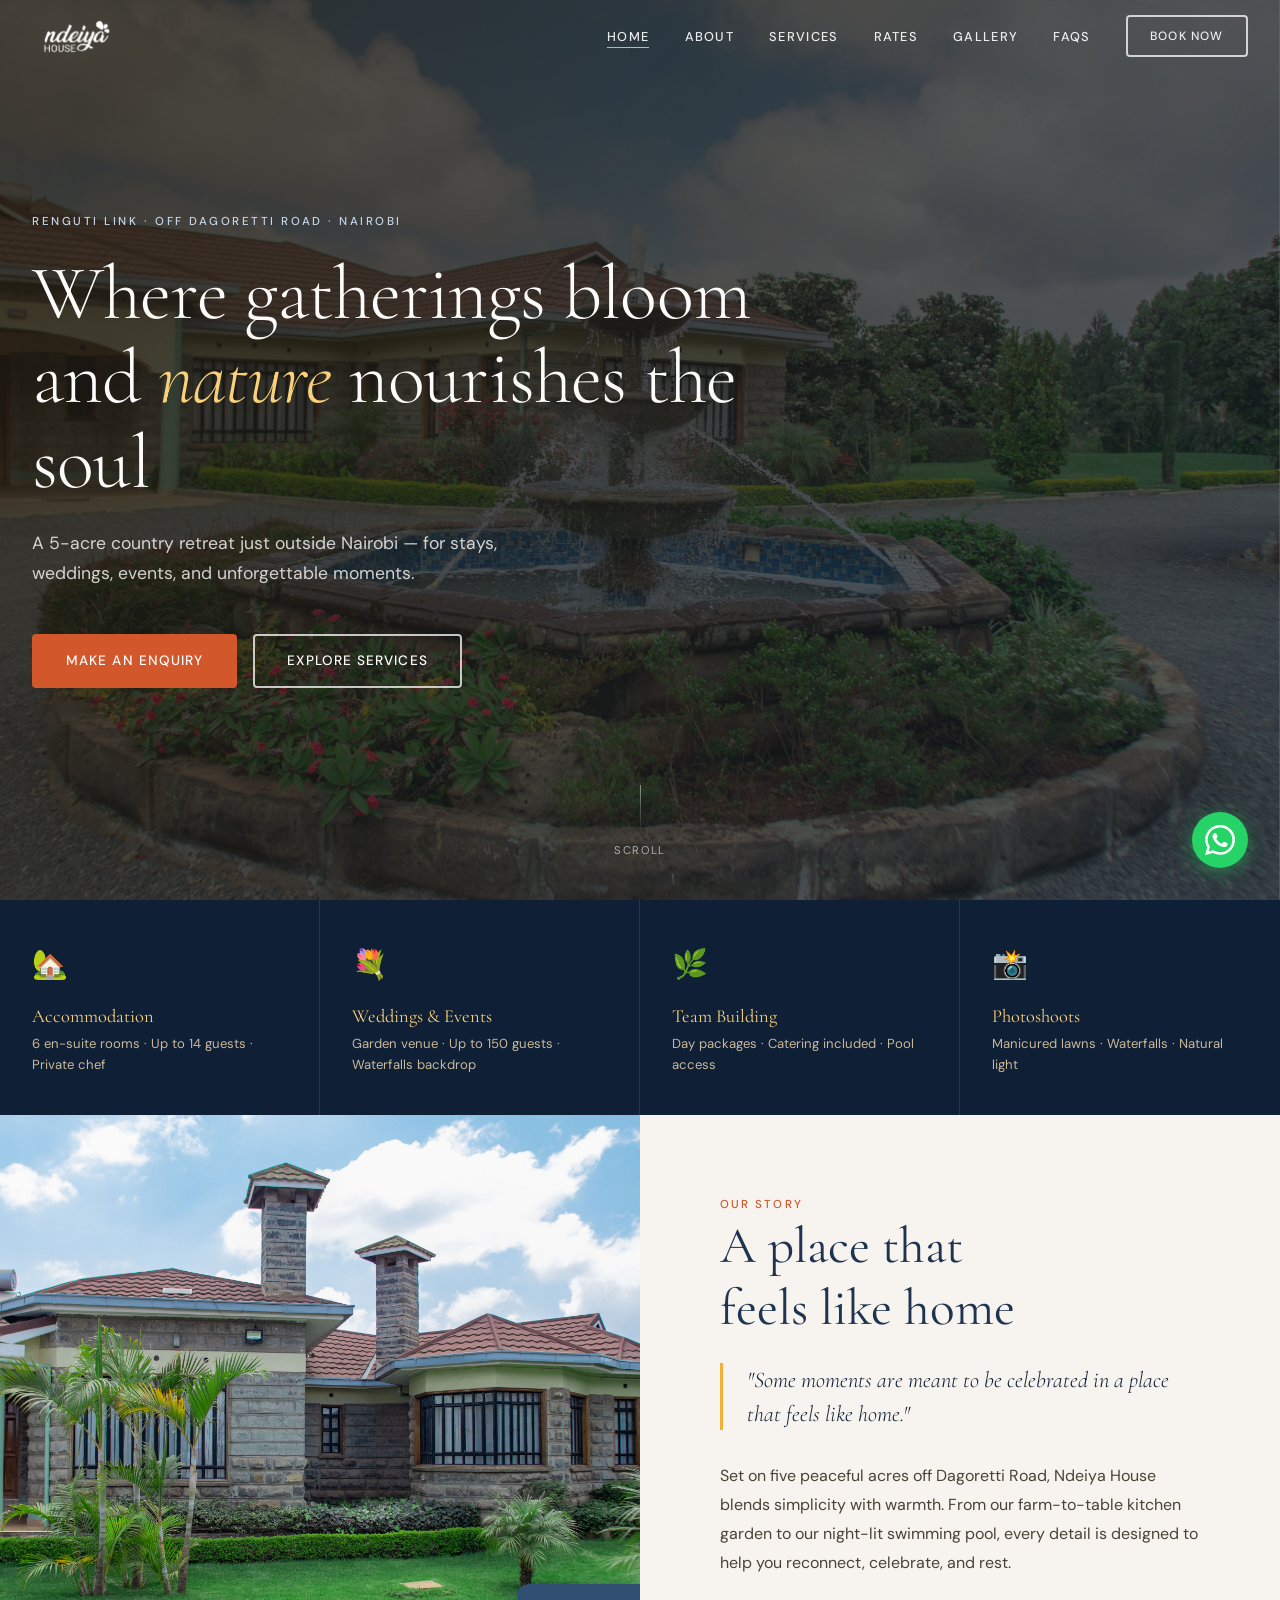
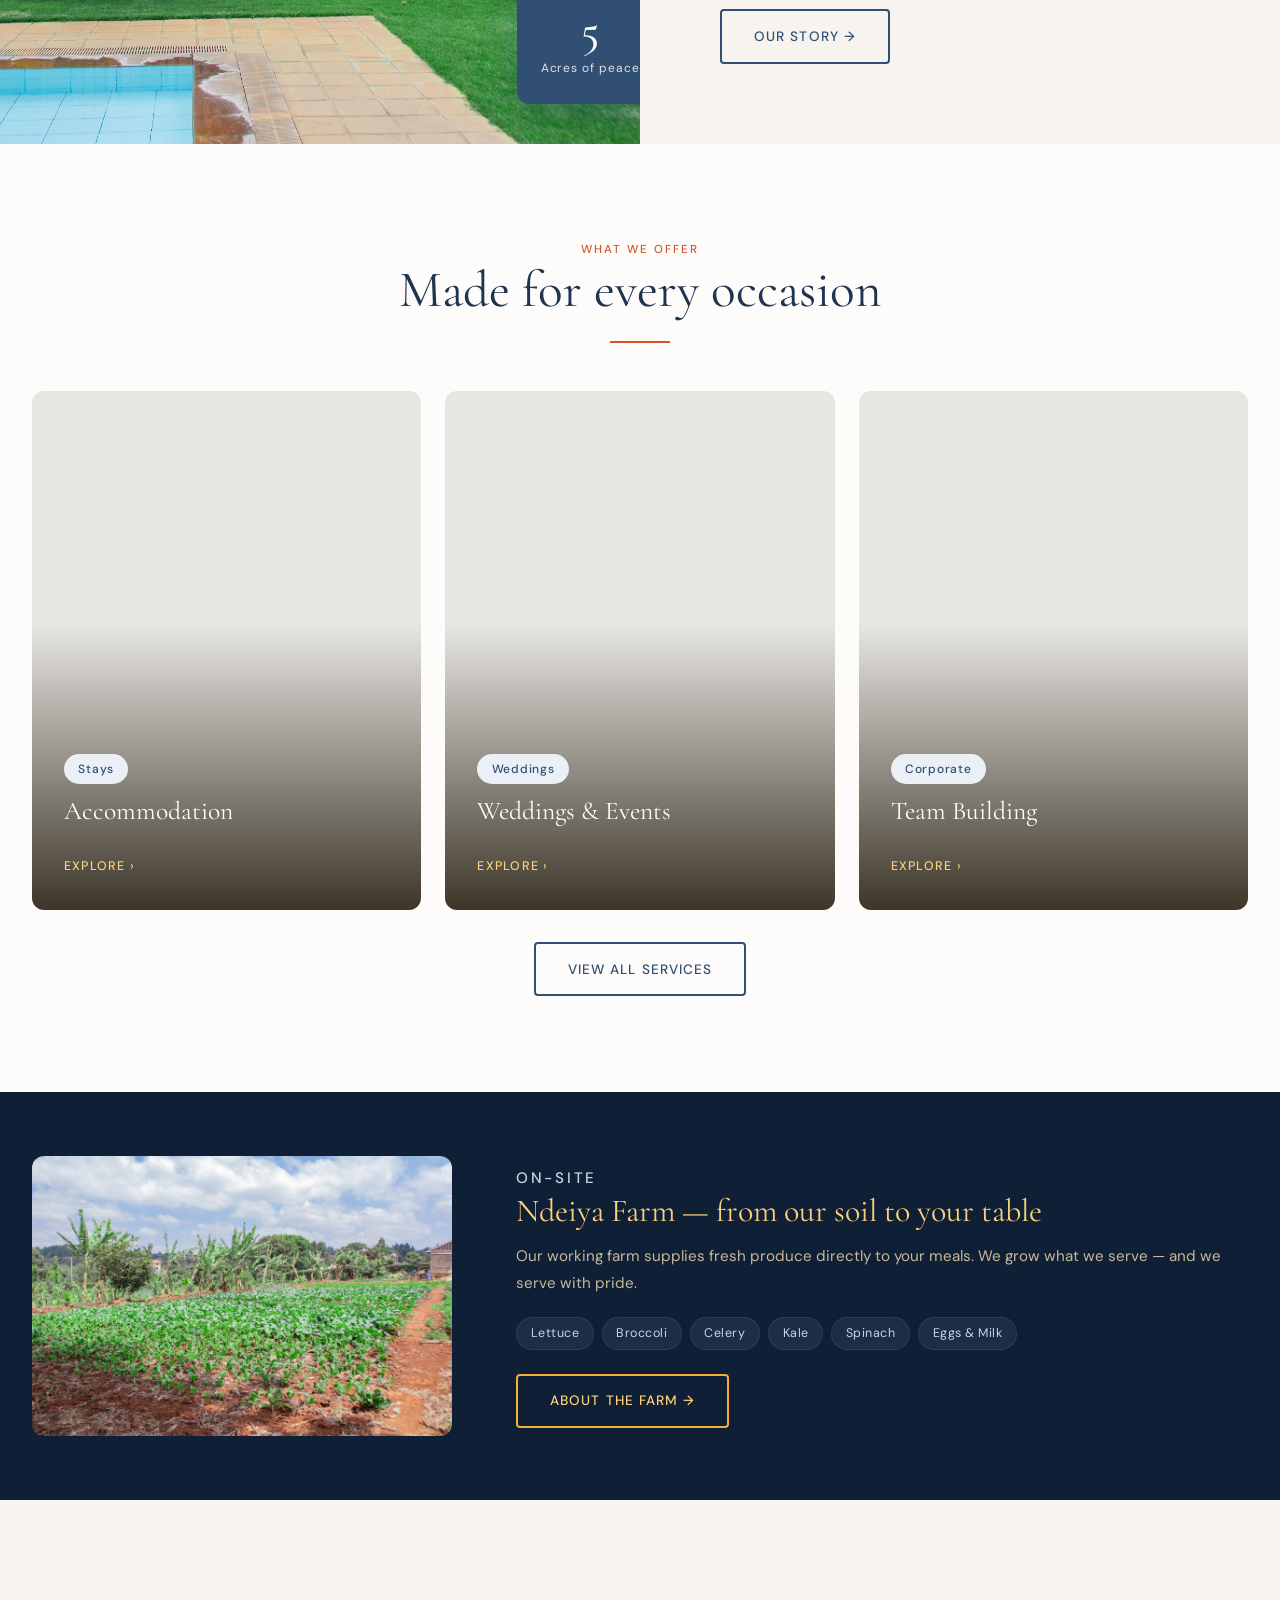
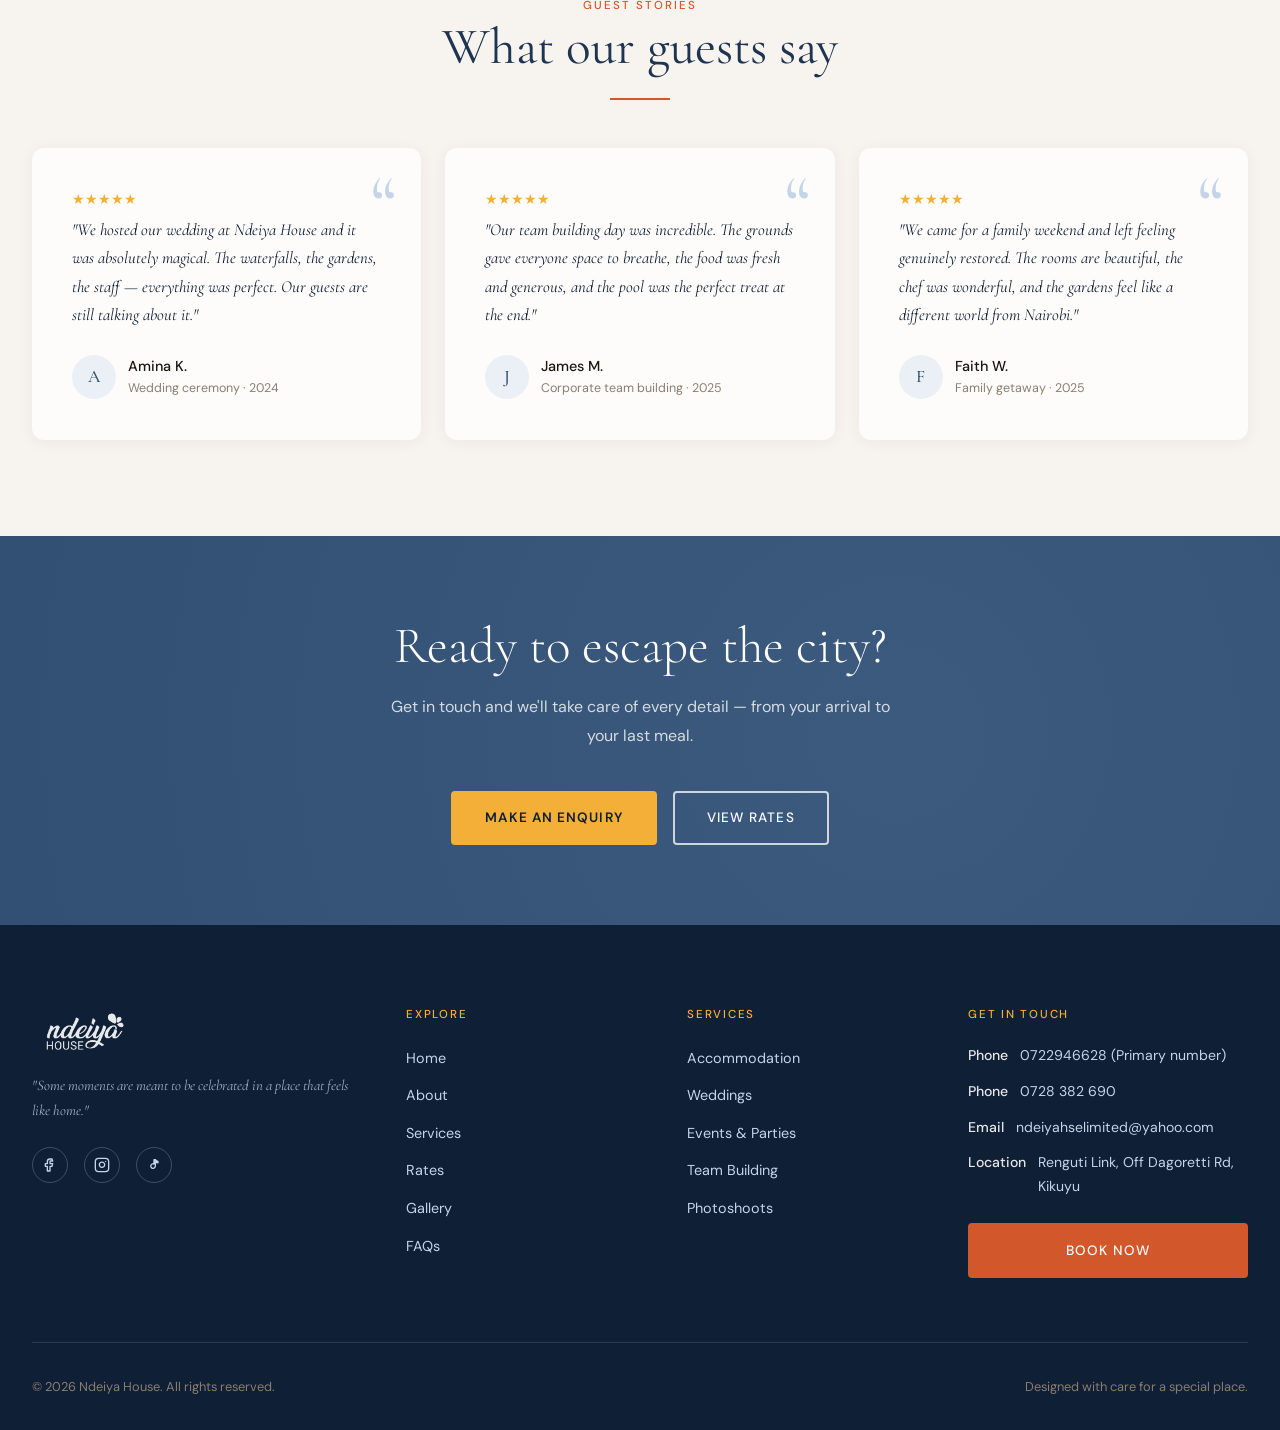
==== commit 4068d8e9: "update phone" ====
--- a/index.html
+++ b/index.html
@@ -8,6 +8,11 @@
       name="description"
       content="Escape the city at Ndeiya House — a 5-acre country retreat near Nairobi offering accommodation, weddings, events, team building, and photoshoots. Book your getaway today."
     />
+    <link rel="apple-touch-icon" sizes="180x180" href="apple-touch-icon.png" />
+    <link rel="icon" type="image/png" sizes="32x32" href="favicon-32x32.png" />
+    <link rel="icon" type="image/png" sizes="16x16" href="favicon-16x16.png" />
+    <link rel="manifest" href="site.webmanifest" />
+
     <link rel="stylesheet" href="style.css" />
     <style>
       /* ---- Hero ---- */
@@ -948,10 +953,10 @@
             <h5>Get in touch</h5>
             <div class="footer-contact">
               <div class="footer-contact-item">
-                <strong>Phone</strong> +254 712 630 306
+                <strong>Phone</strong> 0722946628 (Primary number)
               </div>
               <div class="footer-contact-item">
-                <strong>Phone</strong> +254 722 946 628
+                <strong>Phone</strong> 0728 382 690
               </div>
               <div class="footer-contact-item">
                 <strong>Email</strong> ndeiyahselimited@yahoo.com
